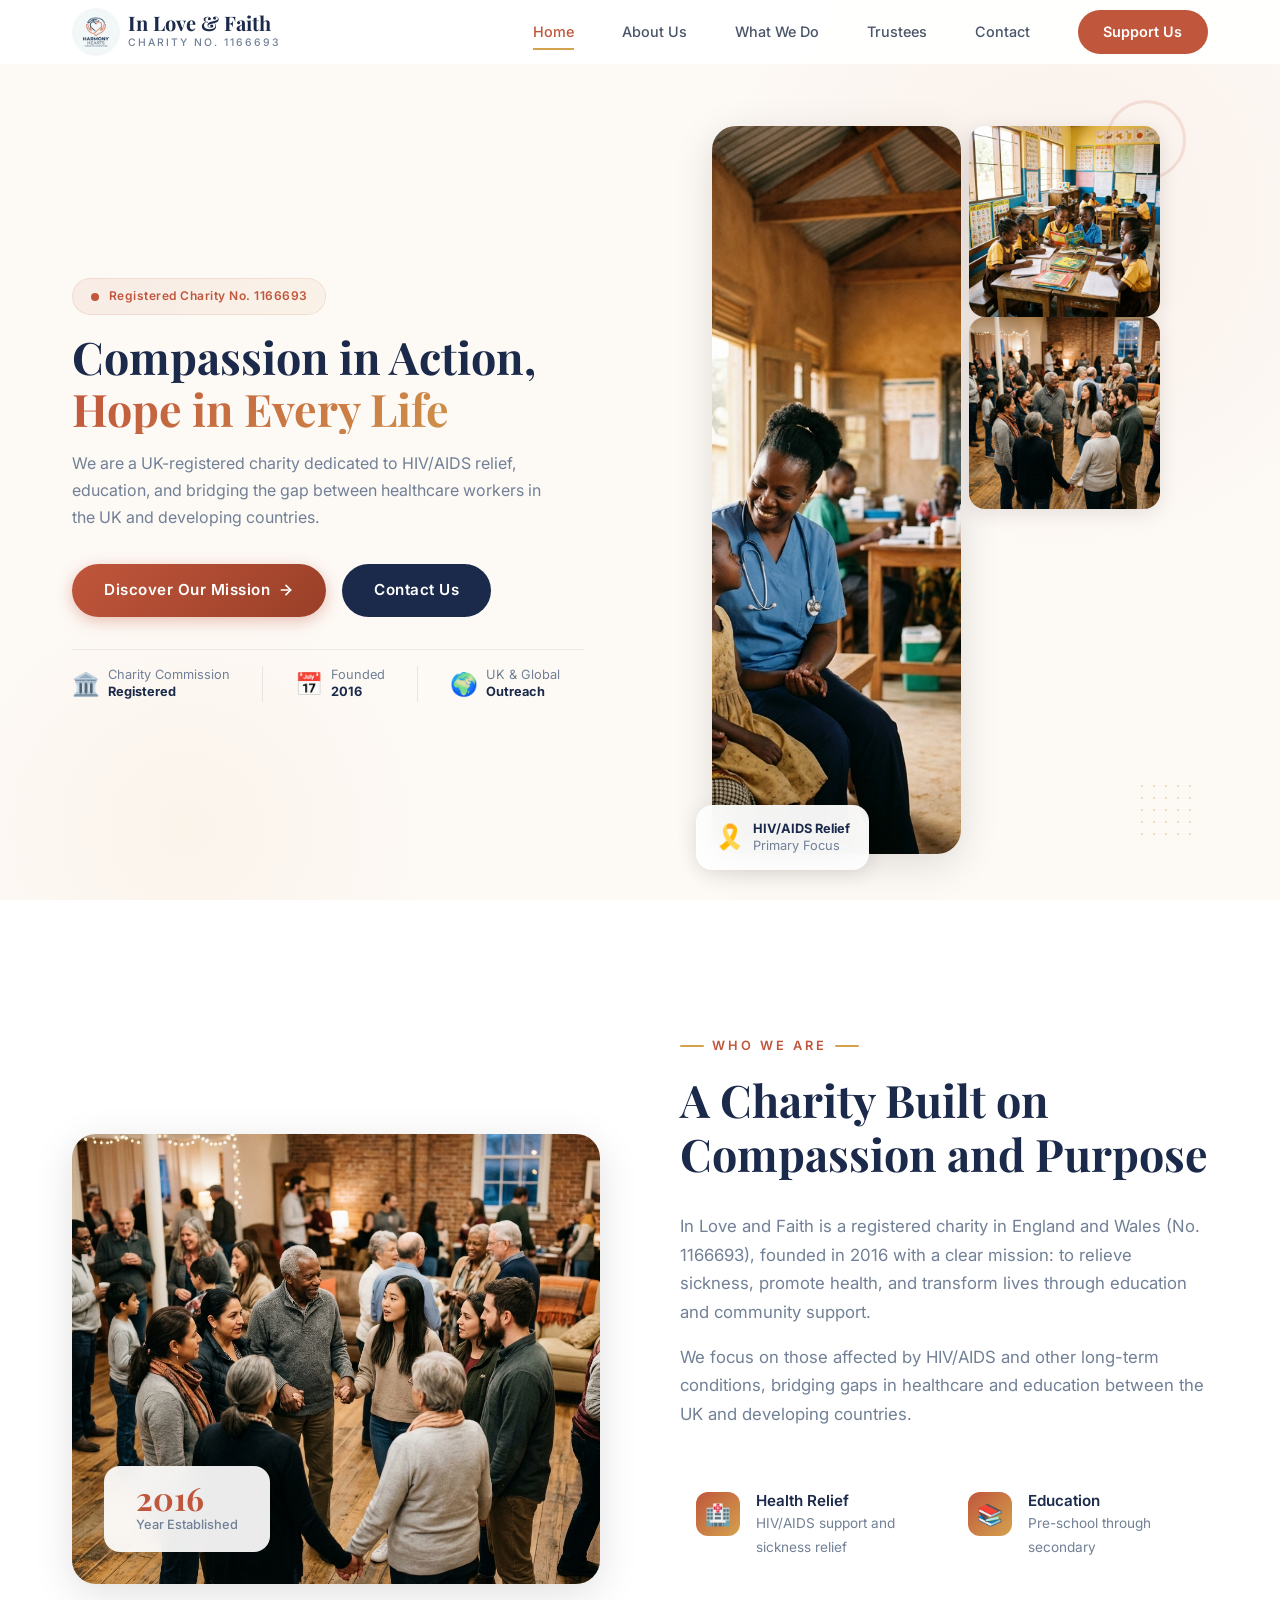
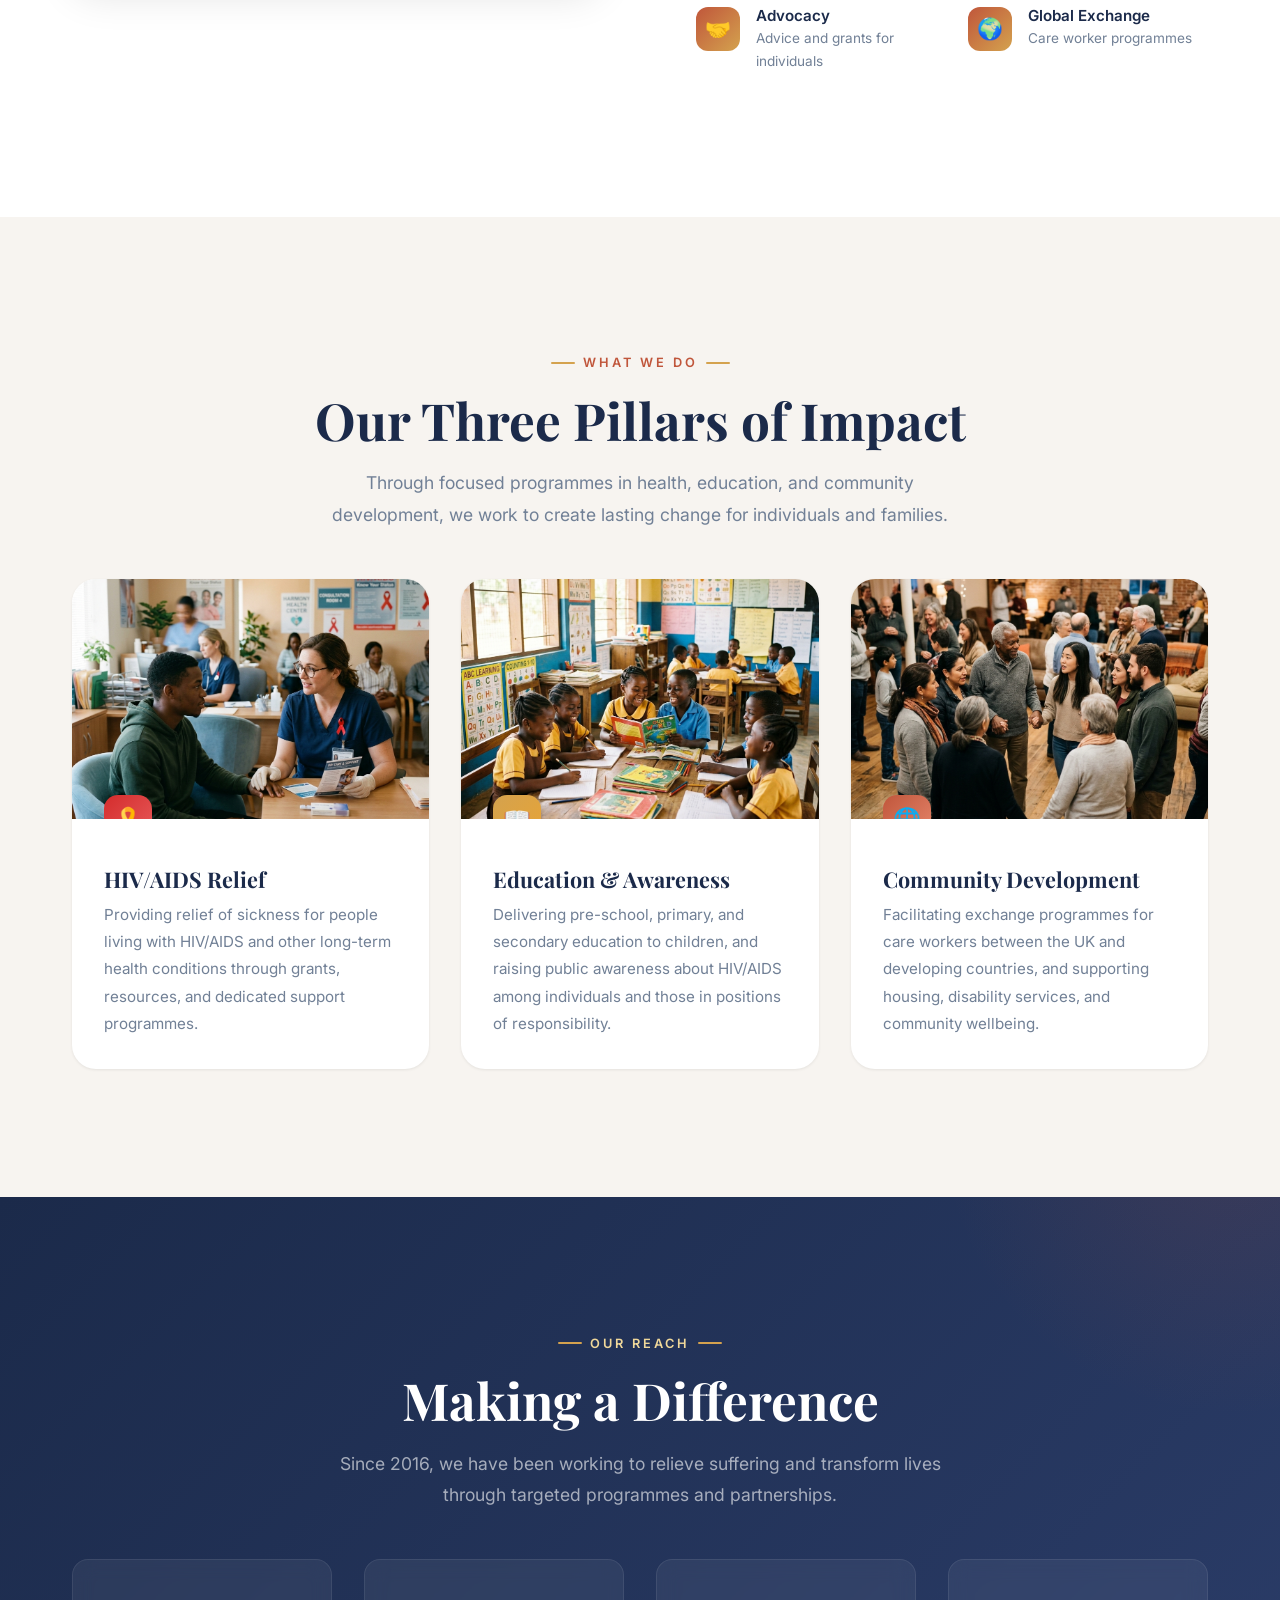
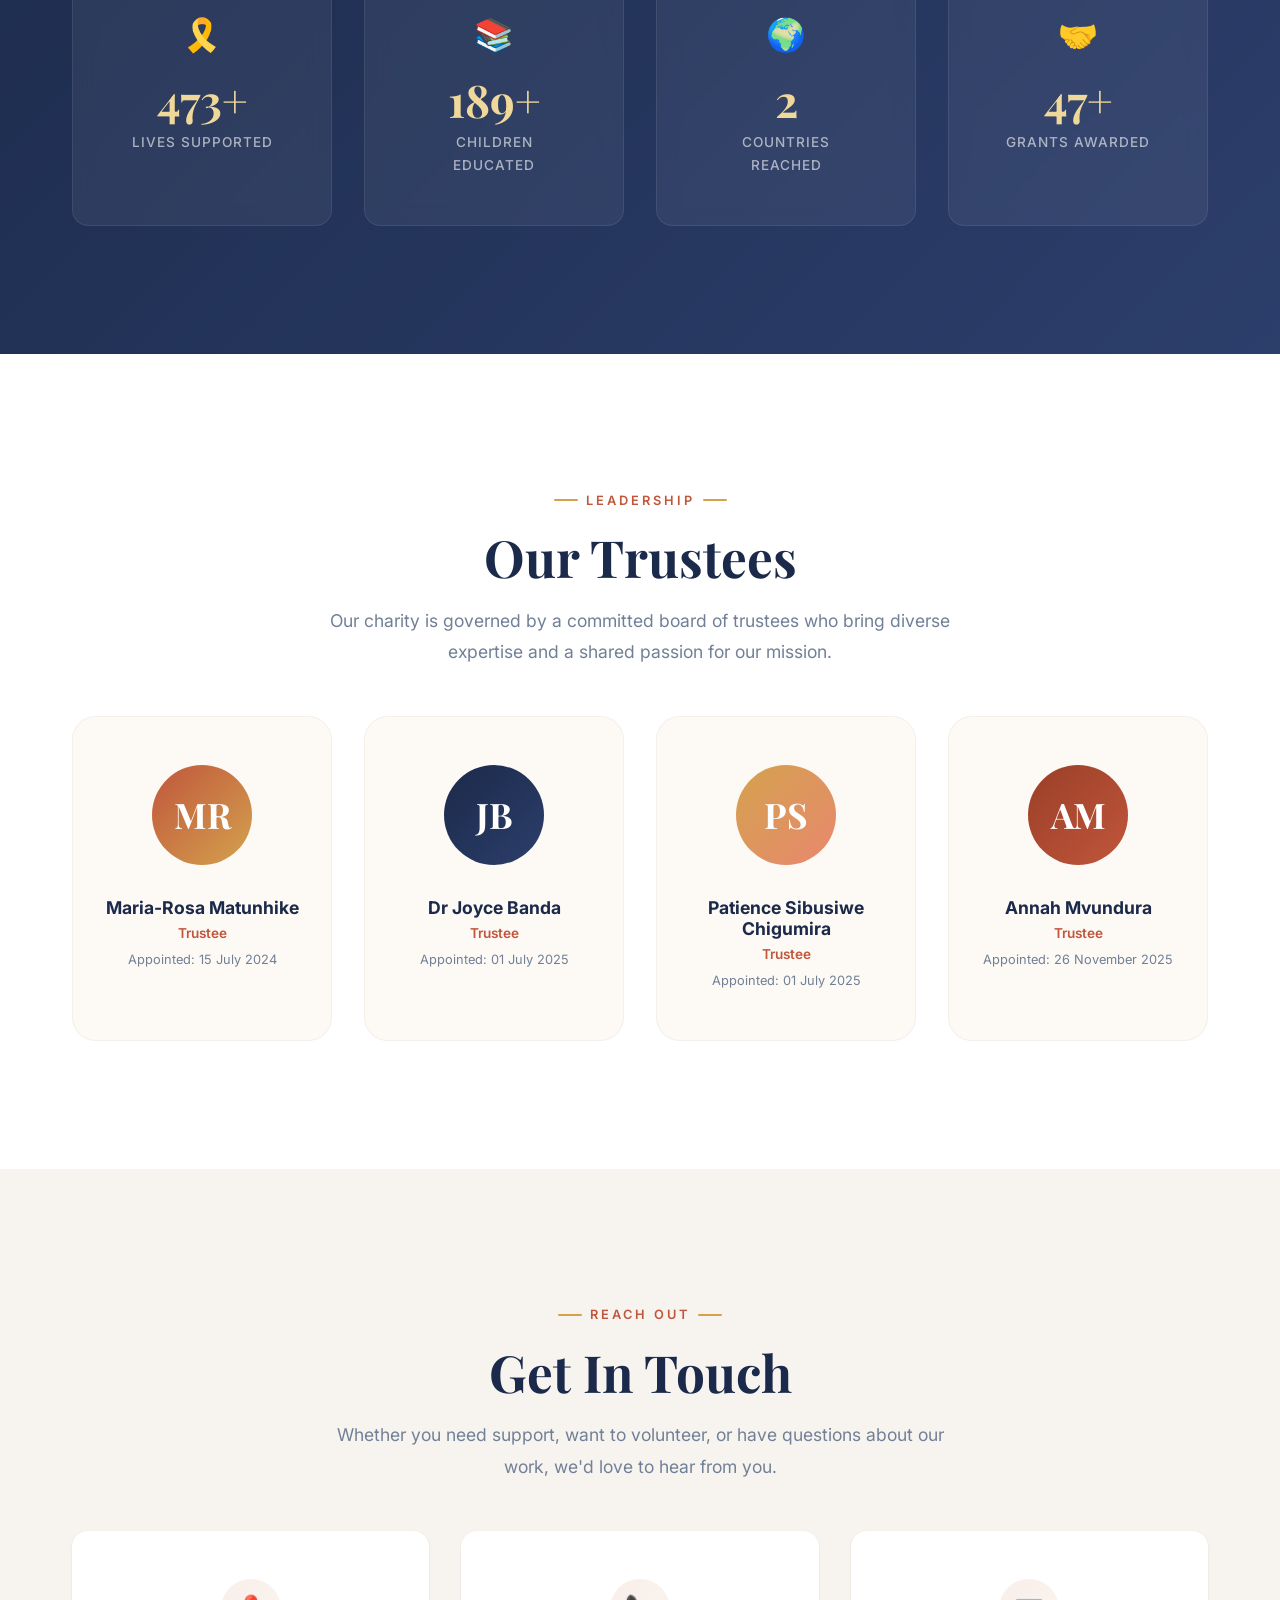
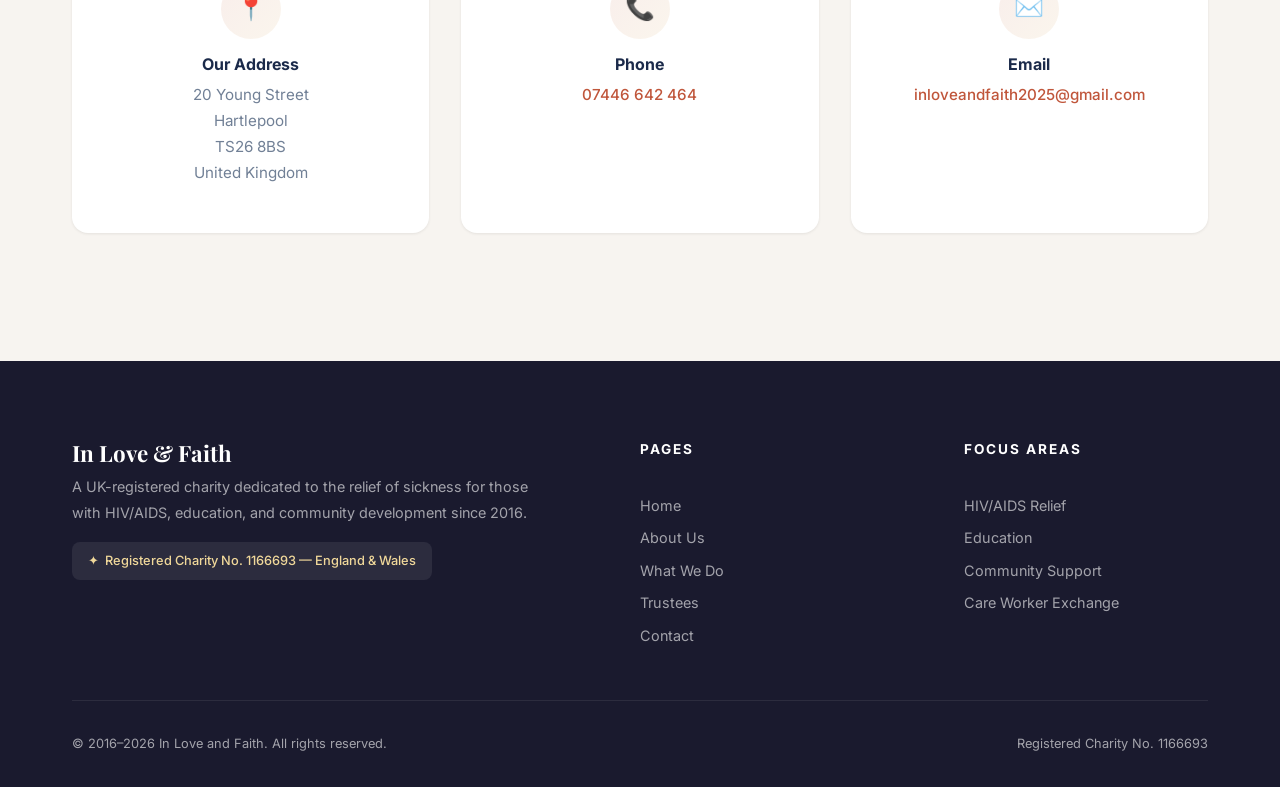
==== index.html @ b2161f46 "first commit" ====
<!DOCTYPE html>
<html lang="en">
<head>
  <meta charset="UTF-8">
  <meta name="viewport" content="width=device-width, initial-scale=1.0">
  <title>In Love and Faith — HIV/AIDS Relief, Education &amp; Community Support</title>
  <meta name="description" content="In Love and Faith (Charity 1166693) is a UK-registered charity focused on HIV/AIDS relief, education, and community development across England, Wales and developing countries.">
  <link rel="icon" href="images/logo.png" type="image/png">
  <link rel="stylesheet" href="css/style.css">
  <link rel="stylesheet" href="css/hero-alt.css">
</head>
<body>

  <!-- ========== HEADER ========== -->
  <header class="header header--alt" id="header">
    <div class="container">
      <a href="index.html" class="logo">
        <img src="images/logo.png" alt="In Love and Faith Logo">
        <span class="logo-text">
          <span class="logo-name">In Love &amp; Faith</span>
          <span class="logo-tagline">Charity No. 1166693</span>
        </span>
      </a>

      <nav class="nav-links" id="nav-links">
        <a href="index.html" class="active">Home</a>
        <a href="about.html">About Us</a>
        <a href="#what-we-do">What We Do</a>
        <a href="#trustees">Trustees</a>
        <a href="contact.html">Contact</a>
        <a href="#contact" class="nav-cta">Support Us</a>
      </nav>

      <div class="hamburger" id="hamburger" aria-label="Toggle navigation">
        <span></span>
        <span></span>
        <span></span>
      </div>
    </div>
  </header>

  <!-- ========== HERO — SPLIT SCREEN LAYOUT ========== -->
  <section class="hero-split" id="home">
    <div class="hero-split__bg-pattern"></div>

    <div class="container">
      <div class="hero-split__grid">

        <!-- Left: Text Content -->
        <div class="hero-split__text">
          <div class="hero-split__charity-tag">
            <span class="tag-dot"></span>
            Registered Charity No. 1166693
          </div>

          <h1 class="hero-split__title">
            Compassion in Action,
            <span class="hero-split__highlight">Hope in Every Life</span>
          </h1>

          <p class="hero-split__desc">
            We are a UK-registered charity dedicated to HIV/AIDS relief, education, 
            and bridging the gap between healthcare workers in the UK and developing countries.
          </p>

          <div class="hero-split__actions">
            <a href="about.html" class="btn btn-primary">
              Discover Our Mission
              <svg width="16" height="16" viewBox="0 0 24 24" fill="none" stroke="currentColor" stroke-width="2.5" stroke-linecap="round" stroke-linejoin="round"><path d="M5 12h14"/><path d="m12 5 7 7-7 7"/></svg>
            </a>
            <a href="contact.html" class="btn btn-secondary">Contact Us</a>
          </div>

          <!-- Inline trust badges -->
          <div class="hero-split__trust">
            <div class="trust-item">
              <span class="trust-icon">🏛️</span>
              <span>Charity Commission<br><strong>Registered</strong></span>
            </div>
            <div class="trust-divider"></div>
            <div class="trust-item">
              <span class="trust-icon">📅</span>
              <span>Founded<br><strong>2016</strong></span>
            </div>
            <div class="trust-divider"></div>
            <div class="trust-item">
              <span class="trust-icon">🌍</span>
              <span>UK &amp; Global<br><strong>Outreach</strong></span>
            </div>
          </div>
        </div>

        <!-- Right: Image Collage -->
        <div class="hero-split__visuals">
          <div class="hero-collage">
            <!-- Main large image -->
            <div class="collage-main">
              <img src="images/hero-banner.png" alt="Healthcare workers providing care and support">
            </div>
            <!-- Smaller stacked images -->
            <div class="collage-stack">
              <div class="collage-sm collage-sm--top">
                <img src="images/education.png" alt="Children in a classroom learning">
              </div>
              <div class="collage-sm collage-sm--bottom">
                <img src="images/community.png" alt="Community development activities">
              </div>
            </div>
            <!-- Floating accent card -->
            <div class="collage-float-card">
              <div class="float-card__icon">🎗️</div>
              <div class="float-card__text">
                <strong>HIV/AIDS Relief</strong>
                <span>Primary Focus</span>
              </div>
            </div>
            <!-- Decorative elements -->
            <div class="collage-ring"></div>
            <div class="collage-dots"></div>
          </div>
        </div>

      </div>
    </div>
  </section>

  <!-- ========== ABOUT SECTION ========== -->
  <section class="about section-padding" id="about">
    <div class="container">
      <div class="about-grid">
        <div class="about-image fade-in-left">
          <img src="images/community.png" alt="Community gathering and support activities">
          <div class="about-image-badge">
            <div class="number">2016</div>
            <div class="label">Year Established</div>
          </div>
        </div>

        <div class="about-text fade-in-right">
          <span class="section-label">Who We Are</span>
          <h2>A Charity Built on Compassion and Purpose</h2>
          <p>In Love and Faith is a registered charity in England and Wales (No. 1166693), founded in 2016 with a clear mission: to relieve sickness, promote health, and transform lives through education and community support.</p>
          <p>We focus on those affected by HIV/AIDS and other long-term conditions, bridging gaps in healthcare and education between the UK and developing countries.</p>

          <div class="about-features">
            <div class="about-feature">
              <div class="about-feature-icon">🏥</div>
              <div>
                <h4>Health Relief</h4>
                <p>HIV/AIDS support and sickness relief</p>
              </div>
            </div>
            <div class="about-feature">
              <div class="about-feature-icon">📚</div>
              <div>
                <h4>Education</h4>
                <p>Pre-school through secondary</p>
              </div>
            </div>
            <div class="about-feature">
              <div class="about-feature-icon">🤝</div>
              <div>
                <h4>Advocacy</h4>
                <p>Advice and grants for individuals</p>
              </div>
            </div>
            <div class="about-feature">
              <div class="about-feature-icon">🌍</div>
              <div>
                <h4>Global Exchange</h4>
                <p>Care worker programmes</p>
              </div>
            </div>
          </div>
        </div>
      </div>
    </div>
  </section>

  <!-- ========== WHAT WE DO ========== -->
  <section class="pillars section-padding" id="what-we-do">
    <div class="container">
      <div class="text-center">
        <span class="section-label">What We Do</span>
        <h2 class="section-title">Our Three Pillars of Impact</h2>
        <p class="section-subtitle">Through focused programmes in health, education, and community development, we work to create lasting change for individuals and families.</p>
      </div>

      <div class="pillars-grid stagger-children">
        <div class="pillar-card fade-in">
          <div class="pillar-card-image">
            <img src="images/health-relief.png" alt="HIV/AIDS health screening and support">
            <div class="pillar-icon health">🎗️</div>
          </div>
          <div class="pillar-card-body">
            <h3>HIV/AIDS Relief</h3>
            <p>Providing relief of sickness for people living with HIV/AIDS and other long-term health conditions through grants, resources, and dedicated support programmes.</p>
          </div>
        </div>

        <div class="pillar-card fade-in">
          <div class="pillar-card-image">
            <img src="images/education.png" alt="Children learning in a classroom">
            <div class="pillar-icon education">📖</div>
          </div>
          <div class="pillar-card-body">
            <h3>Education &amp; Awareness</h3>
            <p>Delivering pre-school, primary, and secondary education to children, and raising public awareness about HIV/AIDS among individuals and those in positions of responsibility.</p>
          </div>
        </div>

        <div class="pillar-card fade-in">
          <div class="pillar-card-image">
            <img src="images/community.png" alt="Community development and support">
            <div class="pillar-icon community">🌐</div>
          </div>
          <div class="pillar-card-body">
            <h3>Community Development</h3>
            <p>Facilitating exchange programmes for care workers between the UK and developing countries, and supporting housing, disability services, and community wellbeing.</p>
          </div>
        </div>
      </div>
    </div>
  </section>

  <!-- ========== IMPACT NUMBERS ========== -->
  <section class="impact section-padding" id="impact">
    <div class="container">
      <div class="text-center">
        <span class="section-label">Our Reach</span>
        <h2 class="section-title">Making a Difference</h2>
        <p class="section-subtitle">Since 2016, we have been working to relieve suffering and transform lives through targeted programmes and partnerships.</p>
      </div>

      <div class="impact-grid stagger-children">
        <div class="impact-item fade-in">
          <div class="icon">🎗️</div>
          <div class="number" data-count="500" data-suffix="+">0</div>
          <div class="label">Lives Supported</div>
        </div>
        <div class="impact-item fade-in">
          <div class="icon">📚</div>
          <div class="number" data-count="200" data-suffix="+">0</div>
          <div class="label">Children Educated</div>
        </div>
        <div class="impact-item fade-in">
          <div class="icon">🌍</div>
          <div class="number" data-count="3">0</div>
          <div class="label">Countries Reached</div>
        </div>
        <div class="impact-item fade-in">
          <div class="icon">🤝</div>
          <div class="number" data-count="50" data-suffix="+">0</div>
          <div class="label">Grants Awarded</div>
        </div>
      </div>
    </div>
  </section>

  <!-- ========== TRUSTEES ========== -->
  <section class="trustees section-padding" id="trustees">
    <div class="container">
      <div class="text-center">
        <span class="section-label">Leadership</span>
        <h2 class="section-title">Our Trustees</h2>
        <p class="section-subtitle">Our charity is governed by a committed board of trustees who bring diverse expertise and a shared passion for our mission.</p>
      </div>

      <div class="trustees-grid stagger-children">
        <div class="trustee-card fade-in">
          <div class="trustee-avatar t1">MR</div>
          <h3>Maria-Rosa Matunhike</h3>
          <div class="trustee-role">Trustee</div>
          <div class="trustee-date">Appointed: 15 July 2024</div>
        </div>

        <div class="trustee-card fade-in">
          <div class="trustee-avatar t2">JB</div>
          <h3>Dr Joyce Banda</h3>
          <div class="trustee-role">Trustee</div>
          <div class="trustee-date">Appointed: 01 July 2025</div>
        </div>

        <div class="trustee-card fade-in">
          <div class="trustee-avatar t3">PS</div>
          <h3>Patience Sibusiwe Chigumira</h3>
          <div class="trustee-role">Trustee</div>
          <div class="trustee-date">Appointed: 01 July 2025</div>
        </div>

        <div class="trustee-card fade-in">
          <div class="trustee-avatar t4">AM</div>
          <h3>Annah Mvundura</h3>
          <div class="trustee-role">Trustee</div>
          <div class="trustee-date">Appointed: 26 November 2025</div>
        </div>
      </div>
    </div>
  </section>

  <!-- ========== CONTACT STRIP ========== -->
  <section class="contact section-padding" id="contact">
    <div class="container">
      <div class="text-center">
        <span class="section-label">Reach Out</span>
        <h2 class="section-title">Get In Touch</h2>
        <p class="section-subtitle">Whether you need support, want to volunteer, or have questions about our work, we'd love to hear from you.</p>
      </div>

      <div class="contact-grid stagger-children">
        <div class="contact-card fade-in">
          <div class="contact-icon">📍</div>
          <h3>Our Address</h3>
          <p>20 Young Street<br>Hartlepool<br>TS26 8BS<br>United Kingdom</p>
        </div>

        <div class="contact-card fade-in">
          <div class="contact-icon">📞</div>
          <h3>Phone</h3>
          <p><a href="tel:+447446642464">07446 642 464</a></p>
        </div>

        <div class="contact-card fade-in">
          <div class="contact-icon">✉️</div>
          <h3>Email</h3>
          <p><a href="mailto:inloveandfaith2025@gmail.com">inloveandfaith2025@gmail.com</a></p>
        </div>
      </div>
    </div>
  </section>

  <!-- ========== FOOTER ========== -->
  <footer class="footer" id="footer">
    <div class="container">
      <div class="footer-content">
        <div class="footer-brand">
          <div class="logo-name">In Love &amp; Faith</div>
          <p>A UK-registered charity dedicated to the relief of sickness for those with HIV/AIDS, education, and community development since 2016.</p>
          <div class="charity-badge">
            ✦ &nbsp;Registered Charity No. 1166693 — England &amp; Wales
          </div>
        </div>

        <div class="footer-nav">
          <h4>Pages</h4>
          <div class="footer-links">
            <a href="index2.html">Home</a>
            <a href="about.html">About Us</a>
            <a href="#what-we-do">What We Do</a>
            <a href="#trustees">Trustees</a>
            <a href="contact.html">Contact</a>
          </div>
        </div>

        <div class="footer-nav">
          <h4>Focus Areas</h4>
          <div class="footer-links">
            <a href="#what-we-do">HIV/AIDS Relief</a>
            <a href="#what-we-do">Education</a>
            <a href="#what-we-do">Community Support</a>
            <a href="#what-we-do">Care Worker Exchange</a>
          </div>
        </div>
      </div>

      <div class="footer-bottom">
        <p>&copy; 2016–2026 In Love and Faith. All rights reserved.</p>
        <p>Registered Charity No. 1166693</p>
      </div>
    </div>
  </footer>

  <script src="js/main.js"></script>
</body>
</html>
---- css/style.css ----
/* ===================================================
   IN LOVE AND FAITH — Main Stylesheet
   Charity No. 1166693
   =================================================== */

/* ---------- Google Font ---------- */
@import url('https://fonts.googleapis.com/css2?family=Inter:wght@300;400;500;600;700;800;900&family=Playfair+Display:ital,wght@0,400;0,700;1,400&display=swap');

/* ---------- CSS Custom Properties ---------- */
:root {
  /* Brand colours */
  --clr-terracotta:    #C0563B;
  --clr-terracotta-dk: #9A3F28;
  --clr-terracotta-lt: #E8886E;
  --clr-gold:          #D4A24E;
  --clr-gold-lt:       #F0D89A;
  --clr-navy:          #1B2A4A;
  --clr-navy-lt:       #2C3E6B;
  --clr-slate:         #4A5568;
  --clr-light:         #F7F4F0;
  --clr-white:         #FFFFFF;
  --clr-off-white:     #FDF9F5;
  --clr-dark:          #1A1A2E;
  --clr-text:          #2D3748;
  --clr-text-light:    #718096;
  --clr-red-ribbon:    #D42C2C;

  /* Typography */
  --ff-body:    'Inter', -apple-system, BlinkMacSystemFont, sans-serif;
  --ff-heading: 'Playfair Display', Georgia, serif;

  /* Spacing */
  --space-xs:  0.25rem;
  --space-sm:  0.5rem;
  --space-md:  1rem;
  --space-lg:  2rem;
  --space-xl:  3rem;
  --space-2xl: 5rem;
  --space-3xl: 8rem;

  /* Layout */
  --max-width: 1200px;
  --radius-sm: 8px;
  --radius-md: 16px;
  --radius-lg: 24px;
  --radius-xl: 32px;

  /* Shadows */
  --shadow-sm:  0 1px 3px rgba(0,0,0,.08);
  --shadow-md:  0 4px 20px rgba(0,0,0,.1);
  --shadow-lg:  0 10px 40px rgba(0,0,0,.12);
  --shadow-glow: 0 0 30px rgba(192,86,59,.15);

  /* Transitions */
  --ease-out: cubic-bezier(.22,1,.36,1);
  --transition: 0.35s var(--ease-out);
}

/* ---------- Reset & Base ---------- */
*,
*::before,
*::after {
  margin: 0;
  padding: 0;
  box-sizing: border-box;
}

html {
  scroll-behavior: smooth;
  scroll-padding-top: 80px;
  font-size: 16px;
  overflow-x: hidden;
}

body {
  font-family: var(--ff-body);
  color: var(--clr-text);
  background: var(--clr-off-white);
  line-height: 1.7;
  -webkit-font-smoothing: antialiased;
  overflow-x: hidden;
}

*,
*::before,
*::after {
  max-width: 100vw;
}

img {
  max-width: 100%;
  height: auto;
  display: block;
}

a {
  text-decoration: none;
  color: inherit;
  transition: color var(--transition);
}

ul { list-style: none; }

h1, h2, h3, h4, h5, h6 {
  font-family: var(--ff-heading);
  line-height: 1.2;
  color: var(--clr-navy);
}

/* ---------- Utility ---------- */
.container {
  width: 100%;
  max-width: var(--max-width);
  margin: 0 auto;
  padding: 0 var(--space-lg);
}

.section-padding {
  padding: var(--space-3xl) 0;
}

.text-center { text-align: center; }

.section-label {
  display: inline-flex;
  align-items: center;
  gap: var(--space-sm);
  font-family: var(--ff-body);
  font-size: 0.8rem;
  font-weight: 600;
  letter-spacing: 3px;
  text-transform: uppercase;
  color: var(--clr-terracotta);
  margin-bottom: var(--space-md);
}

.section-label::before,
.section-label::after {
  content: '';
  width: 24px;
  height: 2px;
  background: var(--clr-gold);
  border-radius: 2px;
}

.section-title {
  font-size: clamp(2rem, 4.5vw, 3.2rem);
  margin-bottom: var(--space-md);
  color: var(--clr-navy);
}

.section-subtitle {
  font-family: var(--ff-body);
  font-size: 1.1rem;
  font-weight: 400;
  color: var(--clr-text-light);
  max-width: 640px;
  margin: 0 auto var(--space-xl);
  line-height: 1.8;
}

/* ---------- Buttons ---------- */
.btn {
  display: inline-flex;
  align-items: center;
  gap: var(--space-sm);
  padding: 0.85rem 2rem;
  border-radius: 50px;
  font-family: var(--ff-body);
  font-weight: 600;
  font-size: 0.95rem;
  letter-spacing: 0.5px;
  cursor: pointer;
  border: none;
  transition: all var(--transition);
  position: relative;
  overflow: hidden;
}

.btn-primary {
  background: linear-gradient(135deg, var(--clr-terracotta), var(--clr-terracotta-dk));
  color: var(--clr-white);
  box-shadow: 0 4px 15px rgba(192,86,59,.35);
}

.btn-primary:hover {
  transform: translateY(-2px);
  box-shadow: 0 8px 25px rgba(192,86,59,.45);
}

.btn-outline {
  background: transparent;
  color: var(--clr-white);
  border: 2px solid rgba(255,255,255,.5);
}

.btn-outline:hover {
  background: rgba(255,255,255,.15);
  border-color: var(--clr-white);
}

.btn-secondary {
  background: var(--clr-navy);
  color: var(--clr-white);
}

.btn-secondary:hover {
  background: var(--clr-navy-lt);
  transform: translateY(-2px);
}

/* =============================================
   HEADER / NAVIGATION
   ============================================= */
.header {
  position: fixed;
  top: 0;
  left: 0;
  width: 100%;
  z-index: 1000;
  transition: all var(--transition);
  padding: var(--space-md) 0;
}

.header.scrolled {
  background: rgba(255,255,255,.92);
  backdrop-filter: blur(20px);
  -webkit-backdrop-filter: blur(20px);
  box-shadow: var(--shadow-sm);
  padding: var(--space-sm) 0;
}

.header .container {
  display: flex;
  justify-content: space-between;
  align-items: center;
}

.logo {
  display: flex;
  align-items: center;
  gap: var(--space-sm);
  z-index: 1001;
}

.logo img {
  height: 48px;
  width: 48px;
  object-fit: contain;
  border-radius: 50%;
}

.logo-text {
  display: flex;
  flex-direction: column;
}

.logo-name {
  font-family: var(--ff-heading);
  font-size: 1.25rem;
  font-weight: 700;
  color: var(--clr-white);
  line-height: 1.1;
  transition: color var(--transition);
}

.logo-tagline {
  font-size: 0.65rem;
  font-weight: 500;
  letter-spacing: 2px;
  text-transform: uppercase;
  color: rgba(255,255,255,.7);
  transition: color var(--transition);
}

.header.scrolled .logo-name {
  color: var(--clr-navy);
}

.header.scrolled .logo-tagline {
  color: var(--clr-text-light);
}

.nav-links {
  display: flex;
  align-items: center;
  gap: var(--space-xl);
}

.nav-links a {
  font-size: 0.9rem;
  font-weight: 500;
  color: rgba(255,255,255,.85);
  position: relative;
  padding: var(--space-xs) 0;
  transition: color var(--transition);
}

.nav-links a::after {
  content: '';
  position: absolute;
  bottom: -2px;
  left: 0;
  width: 0;
  height: 2px;
  background: var(--clr-gold);
  transition: width var(--transition);
}

.nav-links a:hover,
.nav-links a.active {
  color: var(--clr-white);
}

.nav-links a:hover::after,
.nav-links a.active::after {
  width: 100%;
}

.header.scrolled .nav-links a {
  color: var(--clr-slate);
}

.header.scrolled .nav-links a:hover,
.header.scrolled .nav-links a.active {
  color: var(--clr-terracotta);
}

.nav-cta {
  padding: 0.6rem 1.6rem !important;
  background: var(--clr-terracotta) !important;
  color: var(--clr-white) !important;
  border-radius: 50px;
  font-weight: 600 !important;
}

.nav-cta::after { display: none !important; }

.nav-cta:hover {
  background: var(--clr-terracotta-dk) !important;
  transform: translateY(-1px);
}

/* Mobile hamburger */
.hamburger {
  display: none;
  flex-direction: column;
  gap: 5px;
  cursor: pointer;
  z-index: 1001;
  padding: 8px;
}

.hamburger span {
  display: block;
  width: 26px;
  height: 2.5px;
  background: var(--clr-white);
  border-radius: 3px;
  transition: all var(--transition);
}

.header.scrolled .hamburger span {
  background: var(--clr-navy);
}

.hamburger.active span:nth-child(1) {
  transform: translateY(7.5px) rotate(45deg);
}
.hamburger.active span:nth-child(2) {
  opacity: 0;
}
.hamburger.active span:nth-child(3) {
  transform: translateY(-7.5px) rotate(-45deg);
}

/* =============================================
   HERO SECTION
   ============================================= */
.hero {
  position: relative;
  min-height: 100vh;
  display: flex;
  align-items: center;
  overflow: hidden;
  background: var(--clr-navy);
}

.hero-bg {
  position: absolute;
  inset: 0;
  z-index: 0;
}

.hero-bg img {
  width: 100%;
  height: 100%;
  object-fit: cover;
  filter: brightness(0.4);
}

.hero-overlay {
  position: absolute;
  inset: 0;
  background: linear-gradient(
    135deg,
    rgba(27,42,74,.85) 0%,
    rgba(192,86,59,.4) 100%
  );
  z-index: 1;
}

.hero-content {
  position: relative;
  z-index: 2;
  max-width: 700px;
  padding: var(--space-3xl) 0;
}

.hero-badge {
  display: inline-flex;
  align-items: center;
  gap: var(--space-sm);
  background: rgba(255,255,255,.12);
  backdrop-filter: blur(10px);
  border: 1px solid rgba(255,255,255,.15);
  padding: 0.5rem 1.2rem;
  border-radius: 50px;
  font-size: 0.8rem;
  font-weight: 500;
  color: var(--clr-gold-lt);
  margin-bottom: var(--space-lg);
  letter-spacing: 1px;
}

.hero-badge .dot {
  width: 8px;
  height: 8px;
  background: var(--clr-gold);
  border-radius: 50%;
  animation: pulse-dot 2s infinite;
}

@keyframes pulse-dot {
  0%, 100% { opacity: 1; transform: scale(1); }
  50% { opacity: .5; transform: scale(1.3); }
}

.hero h1 {
  font-size: clamp(2.5rem, 6vw, 4.2rem);
  color: var(--clr-white);
  margin-bottom: var(--space-lg);
  line-height: 1.15;
}

.hero h1 .highlight {
  color: var(--clr-gold-lt);
  position: relative;
}

.hero p {
  font-size: 1.15rem;
  color: rgba(255,255,255,.8);
  line-height: 1.9;
  margin-bottom: var(--space-xl);
  max-width: 560px;
}

.hero-buttons {
  display: flex;
  gap: var(--space-md);
  flex-wrap: wrap;
}

.hero-stats {
  position: relative;
  z-index: 2;
  display: flex;
  gap: var(--space-xl);
  margin-top: var(--space-2xl);
  padding-top: var(--space-xl);
  border-top: 1px solid rgba(255,255,255,.15);
}

.stat-item {
  text-align: center;
}

.stat-number {
  font-family: var(--ff-heading);
  font-size: 2.5rem;
  font-weight: 700;
  color: var(--clr-gold-lt);
  line-height: 1;
  margin-bottom: var(--space-xs);
}

.stat-label {
  font-size: 0.8rem;
  font-weight: 500;
  color: rgba(255,255,255,.6);
  text-transform: uppercase;
  letter-spacing: 1.5px;
}

/* Scroll indicator */
.scroll-indicator {
  position: absolute;
  bottom: 2rem;
  left: 50%;
  transform: translateX(-50%);
  z-index: 2;
  display: flex;
  flex-direction: column;
  align-items: center;
  gap: var(--space-sm);
  color: rgba(255,255,255,.5);
  font-size: 0.7rem;
  letter-spacing: 2px;
  text-transform: uppercase;
  animation: float 3s ease-in-out infinite;
}

.scroll-indicator .mouse {
  width: 24px;
  height: 38px;
  border: 2px solid rgba(255,255,255,.3);
  border-radius: 12px;
  position: relative;
}

.scroll-indicator .mouse::before {
  content: '';
  position: absolute;
  top: 6px;
  left: 50%;
  transform: translateX(-50%);
  width: 3px;
  height: 8px;
  background: rgba(255,255,255,.5);
  border-radius: 3px;
  animation: scroll-wheel 2s ease infinite;
}

@keyframes scroll-wheel {
  0% { transform: translateX(-50%) translateY(0); opacity: 1; }
  100% { transform: translateX(-50%) translateY(12px); opacity: 0; }
}

@keyframes float {
  0%, 100% { transform: translateX(-50%) translateY(0); }
  50% { transform: translateX(-50%) translateY(-8px); }
}

/* =============================================
   ABOUT SECTION
   ============================================= */
.about {
  background: var(--clr-white);
}

.about-grid {
  display: grid;
  grid-template-columns: 1fr 1fr;
  gap: var(--space-2xl);
  align-items: center;
}

.about-image {
  position: relative;
  border-radius: var(--radius-lg);
  overflow: hidden;
  box-shadow: var(--shadow-lg);
}

.about-image img {
  width: 100%;
  height: 450px;
  object-fit: cover;
  transition: transform 0.6s var(--ease-out);
}

.about-image:hover img {
  transform: scale(1.03);
}

.about-image-badge {
  position: absolute;
  bottom: var(--space-lg);
  left: var(--space-lg);
  background: rgba(255,255,255,.92);
  backdrop-filter: blur(10px);
  padding: var(--space-md) var(--space-lg);
  border-radius: var(--radius-md);
  box-shadow: var(--shadow-md);
}

.about-image-badge .number {
  font-family: var(--ff-heading);
  font-size: 2rem;
  font-weight: 700;
  color: var(--clr-terracotta);
  line-height: 1;
}

.about-image-badge .label {
  font-size: 0.8rem;
  color: var(--clr-text-light);
  font-weight: 500;
}

.about-text h2 {
  font-size: clamp(1.8rem, 3.5vw, 2.8rem);
  margin-bottom: var(--space-lg);
}

.about-text p {
  color: var(--clr-text-light);
  margin-bottom: var(--space-md);
  font-size: 1.05rem;
}

.about-features {
  display: grid;
  grid-template-columns: 1fr 1fr;
  gap: var(--space-md);
  margin-top: var(--space-xl);
}

.about-feature {
  display: flex;
  align-items: flex-start;
  gap: var(--space-md);
  padding: var(--space-md);
  border-radius: var(--radius-sm);
  transition: background var(--transition);
}

.about-feature:hover {
  background: var(--clr-light);
}

.about-feature-icon {
  width: 44px;
  height: 44px;
  border-radius: 12px;
  display: flex;
  align-items: center;
  justify-content: center;
  font-size: 1.3rem;
  flex-shrink: 0;
  background: linear-gradient(135deg, var(--clr-terracotta), var(--clr-gold));
  color: var(--clr-white);
}

.about-feature h4 {
  font-family: var(--ff-body);
  font-size: 0.95rem;
  font-weight: 600;
  color: var(--clr-navy);
  margin-bottom: 2px;
}

.about-feature p {
  font-size: 0.85rem;
  margin-bottom: 0;
}

/* =============================================
   WHAT WE DO — PILLARS
   ============================================= */
.pillars {
  background: var(--clr-light);
  position: relative;
}

.pillars-grid {
  display: grid;
  grid-template-columns: repeat(3, 1fr);
  gap: var(--space-lg);
}

.pillar-card {
  background: var(--clr-white);
  border-radius: var(--radius-lg);
  overflow: hidden;
  box-shadow: var(--shadow-sm);
  transition: all var(--transition);
  position: relative;
}

.pillar-card:hover {
  transform: translateY(-8px);
  box-shadow: var(--shadow-lg);
}

.pillar-card-image {
  height: 240px;
  overflow: hidden;
  position: relative;
}

.pillar-card-image img {
  width: 100%;
  height: 100%;
  object-fit: cover;
  transition: transform 0.6s var(--ease-out);
}

.pillar-card:hover .pillar-card-image img {
  transform: scale(1.08);
}

.pillar-card-image .pillar-icon {
  position: absolute;
  bottom: -24px;
  left: var(--space-lg);
  width: 48px;
  height: 48px;
  border-radius: 14px;
  display: flex;
  align-items: center;
  justify-content: center;
  font-size: 1.4rem;
  box-shadow: var(--shadow-md);
  z-index: 2;
  color: var(--clr-white);
}

.pillar-icon.health { background: linear-gradient(135deg, var(--clr-red-ribbon), #e85d5d); }
.pillar-icon.education { background: linear-gradient(135deg, var(--clr-gold), #E8A435); }
.pillar-icon.community { background: linear-gradient(135deg, var(--clr-terracotta), var(--clr-terracotta-lt)); }

.pillar-card-body {
  padding: var(--space-xl) var(--space-lg) var(--space-lg);
}

.pillar-card-body h3 {
  font-size: 1.35rem;
  margin-bottom: var(--space-sm);
}

.pillar-card-body p {
  color: var(--clr-text-light);
  font-size: 0.95rem;
  line-height: 1.8;
}

/* =============================================
   IMPACT / NUMBERS
   ============================================= */
.impact {
  background: linear-gradient(135deg, var(--clr-navy) 0%, var(--clr-navy-lt) 100%);
  position: relative;
  overflow: hidden;
}

.impact::before {
  content: '';
  position: absolute;
  top: -50%;
  right: -20%;
  width: 600px;
  height: 600px;
  border-radius: 50%;
  background: radial-gradient(circle, rgba(192,86,59,.15), transparent 70%);
}

.impact .section-label { color: var(--clr-gold-lt); }
.impact .section-title { color: var(--clr-white); }
.impact .section-subtitle { color: rgba(255,255,255,.6); }

.impact-grid {
  display: grid;
  grid-template-columns: repeat(4, 1fr);
  gap: var(--space-lg);
  position: relative;
  z-index: 1;
}

.impact-item {
  text-align: center;
  padding: var(--space-xl);
  border-radius: var(--radius-md);
  background: rgba(255,255,255,.06);
  border: 1px solid rgba(255,255,255,.08);
  backdrop-filter: blur(10px);
  transition: all var(--transition);
}

.impact-item:hover {
  background: rgba(255,255,255,.1);
  transform: translateY(-4px);
}

.impact-item .icon {
  font-size: 2rem;
  margin-bottom: var(--space-md);
}

.impact-item .number {
  font-family: var(--ff-heading);
  font-size: 2.8rem;
  font-weight: 700;
  color: var(--clr-gold-lt);
  line-height: 1;
  margin-bottom: var(--space-sm);
}

.impact-item .label {
  font-size: 0.85rem;
  color: rgba(255,255,255,.6);
  font-weight: 500;
  text-transform: uppercase;
  letter-spacing: 1px;
}

/* =============================================
   TRUSTEES SECTION
   ============================================= */
.trustees {
  background: var(--clr-white);
}

.trustees-grid {
  display: grid;
  grid-template-columns: repeat(4, 1fr);
  gap: var(--space-lg);
}

.trustee-card {
  text-align: center;
  padding: var(--space-xl) var(--space-lg);
  border-radius: var(--radius-lg);
  background: var(--clr-off-white);
  border: 1px solid rgba(0,0,0,.04);
  transition: all var(--transition);
}

.trustee-card:hover {
  transform: translateY(-6px);
  box-shadow: var(--shadow-lg);
  background: var(--clr-white);
}

.trustee-avatar {
  width: 100px;
  height: 100px;
  border-radius: 50%;
  margin: 0 auto var(--space-lg);
  display: flex;
  align-items: center;
  justify-content: center;
  font-size: 2.2rem;
  font-family: var(--ff-heading);
  font-weight: 700;
  color: var(--clr-white);
  position: relative;
}

.trustee-avatar::after {
  content: '';
  position: absolute;
  inset: -4px;
  border-radius: 50%;
  border: 2px dashed var(--clr-gold);
  opacity: 0;
  transition: opacity var(--transition);
}

.trustee-card:hover .trustee-avatar::after {
  opacity: 1;
}

.trustee-avatar.t1 { background: linear-gradient(135deg, var(--clr-terracotta), var(--clr-gold)); }
.trustee-avatar.t2 { background: linear-gradient(135deg, var(--clr-navy), var(--clr-navy-lt)); }
.trustee-avatar.t3 { background: linear-gradient(135deg, var(--clr-gold), var(--clr-terracotta-lt)); }
.trustee-avatar.t4 { background: linear-gradient(135deg, var(--clr-terracotta-dk), var(--clr-terracotta)); }

.trustee-card h3 {
  font-family: var(--ff-body);
  font-size: 1.1rem;
  font-weight: 700;
  color: var(--clr-navy);
  margin-bottom: var(--space-xs);
}

.trustee-role {
  font-size: 0.85rem;
  color: var(--clr-terracotta);
  font-weight: 600;
  margin-bottom: var(--space-xs);
}

.trustee-date {
  font-size: 0.8rem;
  color: var(--clr-text-light);
}

/* =============================================
   CONTACT STRIP
   ============================================= */
.contact {
  background: var(--clr-light);
}

.contact-grid {
  display: grid;
  grid-template-columns: repeat(3, 1fr);
  gap: var(--space-lg);
}

.contact-card {
  background: var(--clr-white);
  border-radius: var(--radius-md);
  padding: var(--space-xl);
  text-align: center;
  box-shadow: var(--shadow-sm);
  transition: all var(--transition);
}

.contact-card:hover {
  transform: translateY(-4px);
  box-shadow: var(--shadow-md);
}

.contact-icon {
  width: 60px;
  height: 60px;
  border-radius: 50%;
  margin: 0 auto var(--space-md);
  display: flex;
  align-items: center;
  justify-content: center;
  font-size: 1.5rem;
  background: linear-gradient(135deg, rgba(192,86,59,.1), rgba(212,162,78,.1));
  color: var(--clr-terracotta);
}

.contact-card h3 {
  font-family: var(--ff-body);
  font-size: 1rem;
  font-weight: 700;
  color: var(--clr-navy);
  margin-bottom: var(--space-sm);
}

.contact-card p {
  font-size: 0.95rem;
  color: var(--clr-text-light);
  line-height: 1.7;
}

.contact-card a {
  color: var(--clr-terracotta);
  font-weight: 500;
}

.contact-card a:hover {
  color: var(--clr-terracotta-dk);
}

/* =============================================
   FOOTER
   ============================================= */
.footer {
  background: var(--clr-dark);
  color: rgba(255,255,255,.6);
  padding: var(--space-2xl) 0 var(--space-lg);
}

.footer-content {
  display: grid;
  grid-template-columns: 2fr 1fr 1fr;
  gap: var(--space-2xl);
  padding-bottom: var(--space-xl);
  border-bottom: 1px solid rgba(255,255,255,.08);
}

.footer-brand .logo-name {
  color: var(--clr-white);
  font-size: 1.4rem;
  margin-bottom: var(--space-sm);
}

.footer-brand p {
  font-size: 0.9rem;
  line-height: 1.8;
  margin-bottom: var(--space-md);
}

.charity-badge {
  display: inline-flex;
  align-items: center;
  gap: var(--space-sm);
  background: rgba(255,255,255,.08);
  padding: 0.5rem 1rem;
  border-radius: var(--radius-sm);
  font-size: 0.8rem;
  color: var(--clr-gold-lt);
  font-weight: 500;
}

.footer h4 {
  font-family: var(--ff-body);
  font-size: 0.85rem;
  font-weight: 700;
  text-transform: uppercase;
  letter-spacing: 2px;
  color: var(--clr-white);
  margin-bottom: var(--space-lg);
}

.footer-links a {
  display: block;
  padding: var(--space-xs) 0;
  font-size: 0.9rem;
  transition: all var(--transition);
}

.footer-links a:hover {
  color: var(--clr-gold-lt);
  transform: translateX(4px);
}

.footer-bottom {
  display: flex;
  justify-content: space-between;
  align-items: center;
  padding-top: var(--space-lg);
  font-size: 0.8rem;
}

/* =============================================
   SCROLL ANIMATIONS
   ============================================= */
.fade-in {
  opacity: 0;
  transform: translateY(30px);
  transition: opacity 0.8s var(--ease-out), transform 0.8s var(--ease-out);
}

.fade-in.visible {
  opacity: 1;
  transform: translateY(0);
}

.fade-in-left {
  opacity: 0;
  transform: translateX(-40px);
  transition: opacity 0.8s var(--ease-out), transform 0.8s var(--ease-out);
}

.fade-in-left.visible {
  opacity: 1;
  transform: translateX(0);
}

.fade-in-right {
  opacity: 0;
  transform: translateX(40px);
  transition: opacity 0.8s var(--ease-out), transform 0.8s var(--ease-out);
}

.fade-in-right.visible {
  opacity: 1;
  transform: translateX(0);
}

/* Stagger children */
.stagger-children > *:nth-child(1) { transition-delay: 0.05s; }
.stagger-children > *:nth-child(2) { transition-delay: 0.1s; }
.stagger-children > *:nth-child(3) { transition-delay: 0.15s; }
.stagger-children > *:nth-child(4) { transition-delay: 0.2s; }

/* =============================================
   RESPONSIVE
   ============================================= */
@media (max-width: 1024px) {
  .about-grid { grid-template-columns: 1fr; gap: var(--space-xl); }
  .about-image img { height: 350px; }
  .pillars-grid { grid-template-columns: 1fr 1fr; }
  .impact-grid { grid-template-columns: repeat(2, 1fr); }
  .trustees-grid { grid-template-columns: repeat(2, 1fr); }
  .footer-content { grid-template-columns: 1fr 1fr; }
}

@media (max-width: 768px) {
  .nav-links {
    position: fixed;
    top: 0;
    left: -100%;
    width: 85%;
    max-width: 340px;
    height: 100vh;
    height: 100dvh;
    background: linear-gradient(180deg, var(--clr-dark) 0%, var(--clr-navy) 100%);
    flex-direction: column;
    justify-content: flex-start;
    align-items: flex-start;
    padding: 6rem var(--space-xl) var(--space-xl);
    gap: 0;
    transition: left var(--transition);
    box-shadow: 10px 0 50px rgba(0,0,0,.4);
    z-index: 1000;
    overflow-y: auto;
  }

  .nav-links.open {
    left: 0;
  }

  /* Backdrop overlay */
  .nav-links::before {
    content: '';
    position: fixed;
    top: 0;
    left: 0;
    width: 100vw;
    height: 100vh;
    background: rgba(0,0,0,.5);
    opacity: 0;
    pointer-events: none;
    transition: opacity var(--transition);
    z-index: -1;
  }

  .nav-links.open::before {
    opacity: 1;
    pointer-events: auto;
  }

  .nav-links a {
    display: flex;
    align-items: center;
    width: 100%;
    font-size: 1.05rem;
    font-weight: 500;
    color: rgba(255,255,255,.7);
    padding: 0.9rem 0;
    border-bottom: 1px solid rgba(255,255,255,.06);
    transition: all var(--transition);
  }

  .nav-links a:hover,
  .nav-links a.active {
    color: var(--clr-white);
    padding-left: var(--space-sm);
    border-bottom-color: rgba(255,255,255,.12);
  }

  .nav-links a.active::before {
    content: '';
    width: 4px;
    height: 4px;
    border-radius: 50%;
    background: var(--clr-terracotta);
    margin-right: var(--space-sm);
    flex-shrink: 0;
  }

  .nav-links a.nav-cta {
    margin-top: var(--space-lg);
    justify-content: center;
    border-bottom: none;
    padding: 0.75rem 1.5rem !important;
    border-radius: 50px;
    background: linear-gradient(135deg, var(--clr-terracotta), var(--clr-terracotta-dk)) !important;
    font-weight: 600 !important;
  }

  /* Charity info at bottom of nav */
  .nav-links::after {
    content: 'Charity No. 1166693 · England & Wales';
    display: block;
    margin-top: auto;
    padding-top: var(--space-xl);
    font-size: 0.68rem;
    color: rgba(255,255,255,.25);
    letter-spacing: 0.5px;
    line-height: 1.5;
  }

  .hamburger {
    display: flex;
  }

  .hero-content { padding: 8rem 0 var(--space-2xl); }
  .hero h1 { font-size: 2.2rem; }
  .hero-stats { flex-wrap: wrap; gap: var(--space-lg); }
  .pillars-grid { grid-template-columns: 1fr; max-width: 480px; margin: 0 auto; }
  .impact-grid { grid-template-columns: 1fr 1fr; }
  .trustees-grid { grid-template-columns: 1fr 1fr; }
  .contact-grid { grid-template-columns: 1fr; max-width: 480px; margin: 0 auto; }
  .footer-content { grid-template-columns: 1fr; gap: var(--space-xl); }
  .footer-bottom { flex-direction: column; gap: var(--space-sm); text-align: center; }
  .section-padding { padding: var(--space-2xl) 0; }
}

@media (max-width: 480px) {
  .hero h1 { font-size: 1.8rem; }
  .hero p { font-size: 1rem; }
  .hero-buttons { flex-direction: column; }
  .hero-buttons .btn { width: 100%; justify-content: center; }
  .hero-stats { justify-content: center; }
  .about-features { grid-template-columns: 1fr; }
  .impact-grid { grid-template-columns: 1fr; }
  .trustees-grid { grid-template-columns: 1fr; max-width: 320px; margin: 0 auto; }
}

/* =============================================
   PAGE-SPECIFIC: ABOUT PAGE
   ============================================= */
.page-hero {
  padding: 10rem 0 var(--space-2xl);
  background: linear-gradient(135deg, var(--clr-navy) 0%, var(--clr-navy-lt) 100%);
  position: relative;
  overflow: hidden;
}

.page-hero::before {
  content: '';
  position: absolute;
  top: -40%;
  right: -10%;
  width: 500px;
  height: 500px;
  border-radius: 50%;
  background: radial-gradient(circle, rgba(192,86,59,.2), transparent 70%);
}

.page-hero h1 {
  color: var(--clr-white);
  font-size: clamp(2rem, 5vw, 3.5rem);
  margin-bottom: var(--space-md);
}

.page-hero p {
  color: rgba(255,255,255,.7);
  font-size: 1.1rem;
  max-width: 580px;
}

.breadcrumb {
  display: flex;
  align-items: center;
  gap: var(--space-sm);
  margin-bottom: var(--space-lg);
  font-size: 0.85rem;
}

.breadcrumb a { color: rgba(255,255,255,.5); }
.breadcrumb a:hover { color: var(--clr-gold-lt); }
.breadcrumb .sep { color: rgba(255,255,255,.3); }
.breadcrumb .current { color: var(--clr-gold-lt); }

/* Timeline */
.timeline {
  position: relative;
  padding-left: var(--space-xl);
}

.timeline::before {
  content: '';
  position: absolute;
  left: 12px;
  top: 0;
  bottom: 0;
  width: 2px;
  background: linear-gradient(to bottom, var(--clr-terracotta), var(--clr-gold));
}

.timeline-item {
  position: relative;
  padding-bottom: var(--space-xl);
}

.timeline-item::before {
  content: '';
  position: absolute;
  left: calc(-1 * var(--space-xl) + 6px);
  top: 6px;
  width: 14px;
  height: 14px;
  border-radius: 50%;
  background: var(--clr-terracotta);
  border: 3px solid var(--clr-white);
  box-shadow: var(--shadow-sm);
}

.timeline-item .year {
  font-family: var(--ff-body);
  font-size: 0.8rem;
  font-weight: 700;
  color: var(--clr-terracotta);
  text-transform: uppercase;
  letter-spacing: 2px;
  margin-bottom: var(--space-xs);
}

.timeline-item h3 {
  font-size: 1.2rem;
  margin-bottom: var(--space-sm);
}

.timeline-item p {
  color: var(--clr-text-light);
  font-size: 0.95rem;
}

/* =============================================
   CONTACT PAGE SPECIFICS
   ============================================= */
.contact-page-grid {
  display: grid;
  grid-template-columns: 1fr 1fr;
  gap: var(--space-2xl);
  align-items: start;
}

.contact-info-list {
  display: flex;
  flex-direction: column;
  gap: var(--space-lg);
}

.contact-info-item {
  display: flex;
  gap: var(--space-md);
  align-items: flex-start;
}

.contact-info-item .icon-wrap {
  width: 50px;
  height: 50px;
  border-radius: 14px;
  background: linear-gradient(135deg, rgba(192,86,59,.1), rgba(212,162,78,.1));
  display: flex;
  align-items: center;
  justify-content: center;
  font-size: 1.2rem;
  flex-shrink: 0;
}

.contact-info-item h4 {
  font-family: var(--ff-body);
  font-size: 0.95rem;
  font-weight: 700;
  color: var(--clr-navy);
  margin-bottom: 4px;
}

.contact-info-item p {
  font-size: 0.9rem;
  color: var(--clr-text-light);
}

.registration-card {
  background: linear-gradient(135deg, var(--clr-navy), var(--clr-navy-lt));
  border-radius: var(--radius-lg);
  padding: var(--space-xl);
  color: var(--clr-white);
}

.registration-card h3 {
  color: var(--clr-white);
  font-size: 1.4rem;
  margin-bottom: var(--space-md);
}

.registration-card p {
  color: rgba(255,255,255,.7);
  margin-bottom: var(--space-sm);
}

.registration-card .reg-number {
  font-family: var(--ff-heading);
  font-size: 2rem;
  color: var(--clr-gold-lt);
  font-weight: 700;
}

@media (max-width: 768px) {
  .contact-page-grid { grid-template-columns: 1fr; }
}
---- css/hero-alt.css ----
/* ===================================================
   HERO — SPLIT SCREEN ALTERNATIVE LAYOUT
   Used by index.html for a distinct look
   =================================================== */

/* Override header defaults for this page */
.header--alt {
  background: rgba(255,255,255,.92);
  backdrop-filter: blur(20px);
  -webkit-backdrop-filter: blur(20px);
  padding: var(--space-sm) 0;
}

.header--alt .logo-name {
  color: var(--clr-navy);
}

.header--alt .logo-tagline {
  color: var(--clr-text-light);
}

.header--alt .nav-links a {
  color: var(--clr-slate);
}

.header--alt .nav-links a:hover,
.header--alt .nav-links a.active {
  color: var(--clr-terracotta);
}

.header--alt .hamburger span {
  background: var(--clr-navy);
}

.header--alt.scrolled {
  box-shadow: var(--shadow-sm);
}

/* =============================================
   DESKTOP — Split Hero (above 768px)
   ============================================= */
.hero-split {
  position: relative;
  height: 100vh;
  display: flex;
  align-items: center;
  background: var(--clr-off-white);
  overflow: hidden;
  padding-top: 80px;
  box-sizing: border-box;
}

.hero-split__bg-pattern {
  position: absolute;
  inset: 0;
  z-index: 0;
  overflow: hidden;
}

.hero-split__bg-pattern::before {
  content: '';
  position: absolute;
  top: -15%;
  right: -10%;
  width: 700px;
  height: 700px;
  border-radius: 50%;
  background: radial-gradient(circle, rgba(192,86,59,.06) 0%, transparent 70%);
}

.hero-split__bg-pattern::after {
  content: '';
  position: absolute;
  bottom: -20%;
  left: -5%;
  width: 500px;
  height: 500px;
  border-radius: 50%;
  background: radial-gradient(circle, rgba(212,162,78,.06) 0%, transparent 70%);
}

.hero-split__grid {
  position: relative;
  z-index: 1;
  display: grid;
  grid-template-columns: 1fr 1fr;
  gap: var(--space-xl);
  align-items: center;
  height: calc(100vh - 80px);
}

.hero-split__text {
  padding-right: var(--space-lg);
}

.hero-split__charity-tag {
  display: inline-flex;
  align-items: center;
  gap: 10px;
  background: linear-gradient(135deg, rgba(192,86,59,.08), rgba(212,162,78,.08));
  border: 1px solid rgba(192,86,59,.12);
  padding: 0.45rem 1.1rem;
  border-radius: 50px;
  font-size: 0.75rem;
  font-weight: 600;
  color: var(--clr-terracotta);
  letter-spacing: 0.5px;
  margin-bottom: var(--space-md);
}

.tag-dot {
  width: 8px;
  height: 8px;
  border-radius: 50%;
  background: var(--clr-terracotta);
  animation: pulse-dot 2s infinite;
}

.hero-split__title {
  font-size: clamp(1.8rem, 3.5vw, 2.8rem);
  color: var(--clr-navy);
  line-height: 1.15;
  margin-bottom: var(--space-md);
}

.hero-split__highlight {
  display: block;
  background: linear-gradient(135deg, var(--clr-terracotta), var(--clr-gold));
  -webkit-background-clip: text;
  -webkit-text-fill-color: transparent;
  background-clip: text;
}

.hero-split__desc {
  font-size: 1rem;
  color: var(--clr-text-light);
  line-height: 1.7;
  margin-bottom: var(--space-lg);
  max-width: 480px;
}

.hero-split__actions {
  display: flex;
  gap: var(--space-md);
  flex-wrap: wrap;
  margin-bottom: var(--space-lg);
}

.hero-split__trust {
  display: flex;
  align-items: center;
  gap: var(--space-lg);
  padding-top: var(--space-md);
  border-top: 1px solid rgba(0,0,0,.06);
}

.trust-item {
  display: flex;
  align-items: center;
  gap: var(--space-sm);
  font-size: 0.8rem;
  color: var(--clr-text-light);
  line-height: 1.3;
}

.trust-item strong {
  color: var(--clr-navy);
}

.trust-icon {
  font-size: 1.4rem;
}

.trust-divider {
  width: 1px;
  height: 36px;
  background: rgba(0,0,0,.08);
}

/* ---------- Right: Image Collage ---------- */
.hero-split__visuals {
  position: relative;
  display: flex;
  justify-content: center;
}

.hero-collage {
  position: relative;
  width: 100%;
  max-width: 480px;
  max-height: calc(100vh - 140px);
  display: grid;
  grid-template-columns: 1.3fr 1fr;
  grid-template-rows: 1fr 1fr;
  gap: var(--space-sm);
  padding: var(--space-md);
}

.collage-main {
  grid-row: 1 / 3;
  border-radius: var(--radius-lg);
  overflow: hidden;
  box-shadow: var(--shadow-lg);
  position: relative;
}

.collage-main img {
  width: 100%;
  height: 100%;
  object-fit: cover;
  transition: transform 0.6s var(--ease-out);
}

.collage-main:hover img {
  transform: scale(1.04);
}

.collage-sm {
  border-radius: var(--radius-md);
  overflow: hidden;
  box-shadow: var(--shadow-md);
  position: relative;
}

.collage-sm img {
  width: 100%;
  height: 100%;
  object-fit: cover;
  transition: transform 0.6s var(--ease-out);
}

.collage-sm:hover img {
  transform: scale(1.06);
}

/* Floating accent card */
.collage-float-card {
  position: absolute;
  bottom: 0;
  left: 0;
  display: flex;
  align-items: center;
  gap: var(--space-sm);
  background: rgba(255,255,255,.95);
  backdrop-filter: blur(16px);
  -webkit-backdrop-filter: blur(16px);
  padding: 0.75rem 1.2rem;
  border-radius: var(--radius-md);
  box-shadow: var(--shadow-md);
  z-index: 5;
  animation: float-card 4s ease-in-out infinite;
}

.float-card__icon { font-size: 1.5rem; }

.float-card__text {
  display: flex;
  flex-direction: column;
  font-size: 0.8rem;
  line-height: 1.3;
}

.float-card__text strong { color: var(--clr-navy); font-weight: 700; }
.float-card__text span { color: var(--clr-text-light); }

@keyframes float-card {
  0%, 100% { transform: translateY(0); }
  50% { transform: translateY(-8px); }
}

.collage-ring {
  position: absolute;
  top: -10px;
  right: -10px;
  width: 80px;
  height: 80px;
  border: 3px solid rgba(192,86,59,.15);
  border-radius: 50%;
  z-index: 0;
}

.collage-dots {
  position: absolute;
  bottom: 30px;
  right: -20px;
  width: 60px;
  height: 60px;
  z-index: 0;
  background-image: radial-gradient(circle, var(--clr-gold) 1.5px, transparent 1.5px);
  background-size: 12px 12px;
  opacity: 0.35;
}

/* =============================================
   MOBILE — Completely different layout (≤768px)
   Navy background, image strip on top, white text below
   ============================================= */
@media (max-width: 768px) {

  /* --- Section becomes a dark, stacked layout --- */
  .hero-split {
    height: auto;
    min-height: auto;
    padding: 0;
    background: var(--clr-navy);
    align-items: flex-start;
    overflow: hidden;
  }

  .hero-split__bg-pattern { display: none; }

  /* --- Stack everything vertically --- */
  .hero-split .container {
    padding: 0;
    max-width: 100%;
  }

  .hero-split__grid {
    display: flex;
    flex-direction: column;
    height: auto;
    gap: 0;
  }

  /* --- IMAGE STRIP at the top --- */
  .hero-split__visuals {
    order: 1;
    width: 100%;
    padding-top: 60px;
  }

  .hero-collage {
    display: grid;
    grid-template-columns: 1fr 1fr;
    grid-template-rows: auto;
    max-width: 100%;
    max-height: none;
    gap: 3px;
    padding: 0;
    border-radius: 0;
  }

  .collage-main {
    grid-row: auto;
    border-radius: 0;
    box-shadow: none;
  }

  .collage-main img {
    height: 200px;
    width: 100%;
    object-fit: cover;
  }

  /* Stack holds 2 images side by side on mobile */
  .collage-stack {
    display: grid;
    grid-template-columns: 1fr 1fr;
    gap: 3px;
  }

  .collage-sm {
    border-radius: 0;
    box-shadow: none;
  }

  .collage-sm img {
    height: 200px;
    width: 100%;
    object-fit: cover;
  }

  .collage-float-card,
  .collage-ring,
  .collage-dots {
    display: none;
  }

  /* --- Text section below images --- */
  .hero-split__text {
    order: 2;
    padding: 2rem 1.5rem 2.5rem;
    text-align: center;
  }

  .hero-split__charity-tag {
    background: rgba(255,255,255,.1);
    border-color: rgba(255,255,255,.15);
    color: var(--clr-gold-lt);
  }

  .tag-dot {
    background: var(--clr-gold);
  }

  .hero-split__title {
    color: #fff;
    font-size: 1.8rem;
    margin-bottom: var(--space-md);
  }

  .hero-split__highlight {
    background: linear-gradient(135deg, var(--clr-gold-lt), var(--clr-terracotta-lt));
    -webkit-background-clip: text;
    background-clip: text;
    -webkit-text-fill-color: transparent;
  }

  .hero-split__desc {
    color: rgba(255,255,255,.7);
    font-size: 0.95rem;
    line-height: 1.7;
    max-width: 100%;
    margin: 0 auto var(--space-lg);
  }

  .hero-split__actions {
    justify-content: center;
    margin-bottom: var(--space-lg);
  }

  .hero-split__actions .btn-primary {
    font-size: 0.9rem;
    padding: 0.75rem 1.6rem;
  }

  .hero-split__actions .btn-secondary {
    background: transparent;
    border: 2px solid rgba(255,255,255,.3);
    color: #fff;
    font-size: 0.9rem;
    padding: 0.75rem 1.6rem;
  }

  .hero-split__trust {
    justify-content: center;
    flex-wrap: wrap;
    gap: var(--space-md);
    border-top-color: rgba(255,255,255,.12);
    padding-top: var(--space-md);
  }

  .trust-item {
    color: rgba(255,255,255,.5);
    font-size: 0.75rem;
  }

  .trust-item strong {
    color: #fff;
  }

  .trust-divider {
    background: rgba(255,255,255,.15);
    height: 28px;
  }

  .trust-icon {
    font-size: 1.2rem;
  }
}

/* =============================================
   SMALL MOBILE (≤480px)
   ============================================= */
@media (max-width: 480px) {

  .hero-split__visuals {
    padding-top: 56px;
  }

  /* Main image full width, stack below */
  .hero-collage {
    grid-template-columns: 1fr;
  }

  .collage-main img {
    height: 180px;
  }

  .collage-stack {
    grid-template-columns: 1fr 1fr;
  }

  .collage-sm img {
    height: 120px;
  }

  .hero-split__text {
    padding: 1.5rem 1.2rem 2rem;
  }

  .hero-split__title {
    font-size: 1.45rem;
  }

  .hero-split__desc {
    font-size: 0.85rem;
    line-height: 1.6;
  }

  .hero-split__actions {
    flex-direction: column;
    align-items: stretch;
  }

  .hero-split__actions .btn {
    justify-content: center;
  }

  .hero-split__trust {
    gap: var(--space-sm);
  }

  .trust-item {
    font-size: 0.68rem;
  }

  .trust-icon {
    font-size: 1rem;
  }

  .trust-divider {
    height: 22px;
  }
}
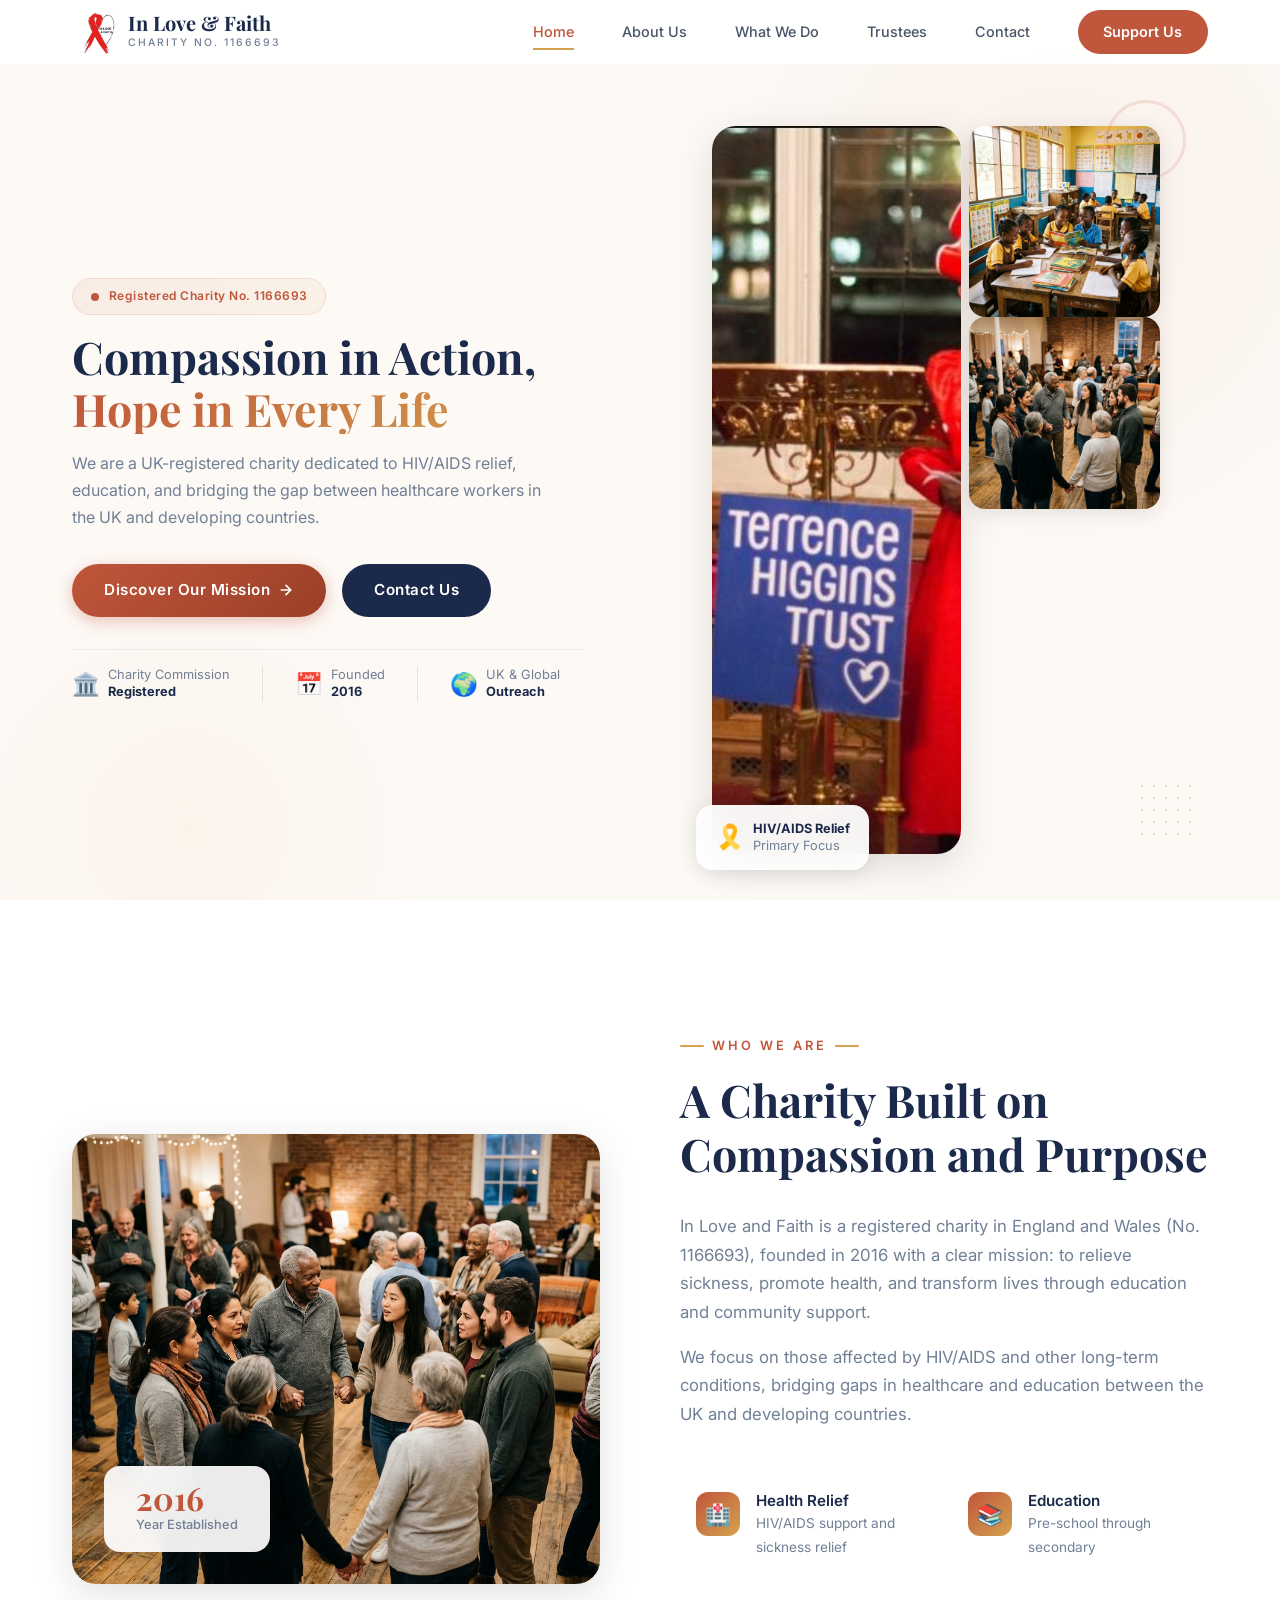
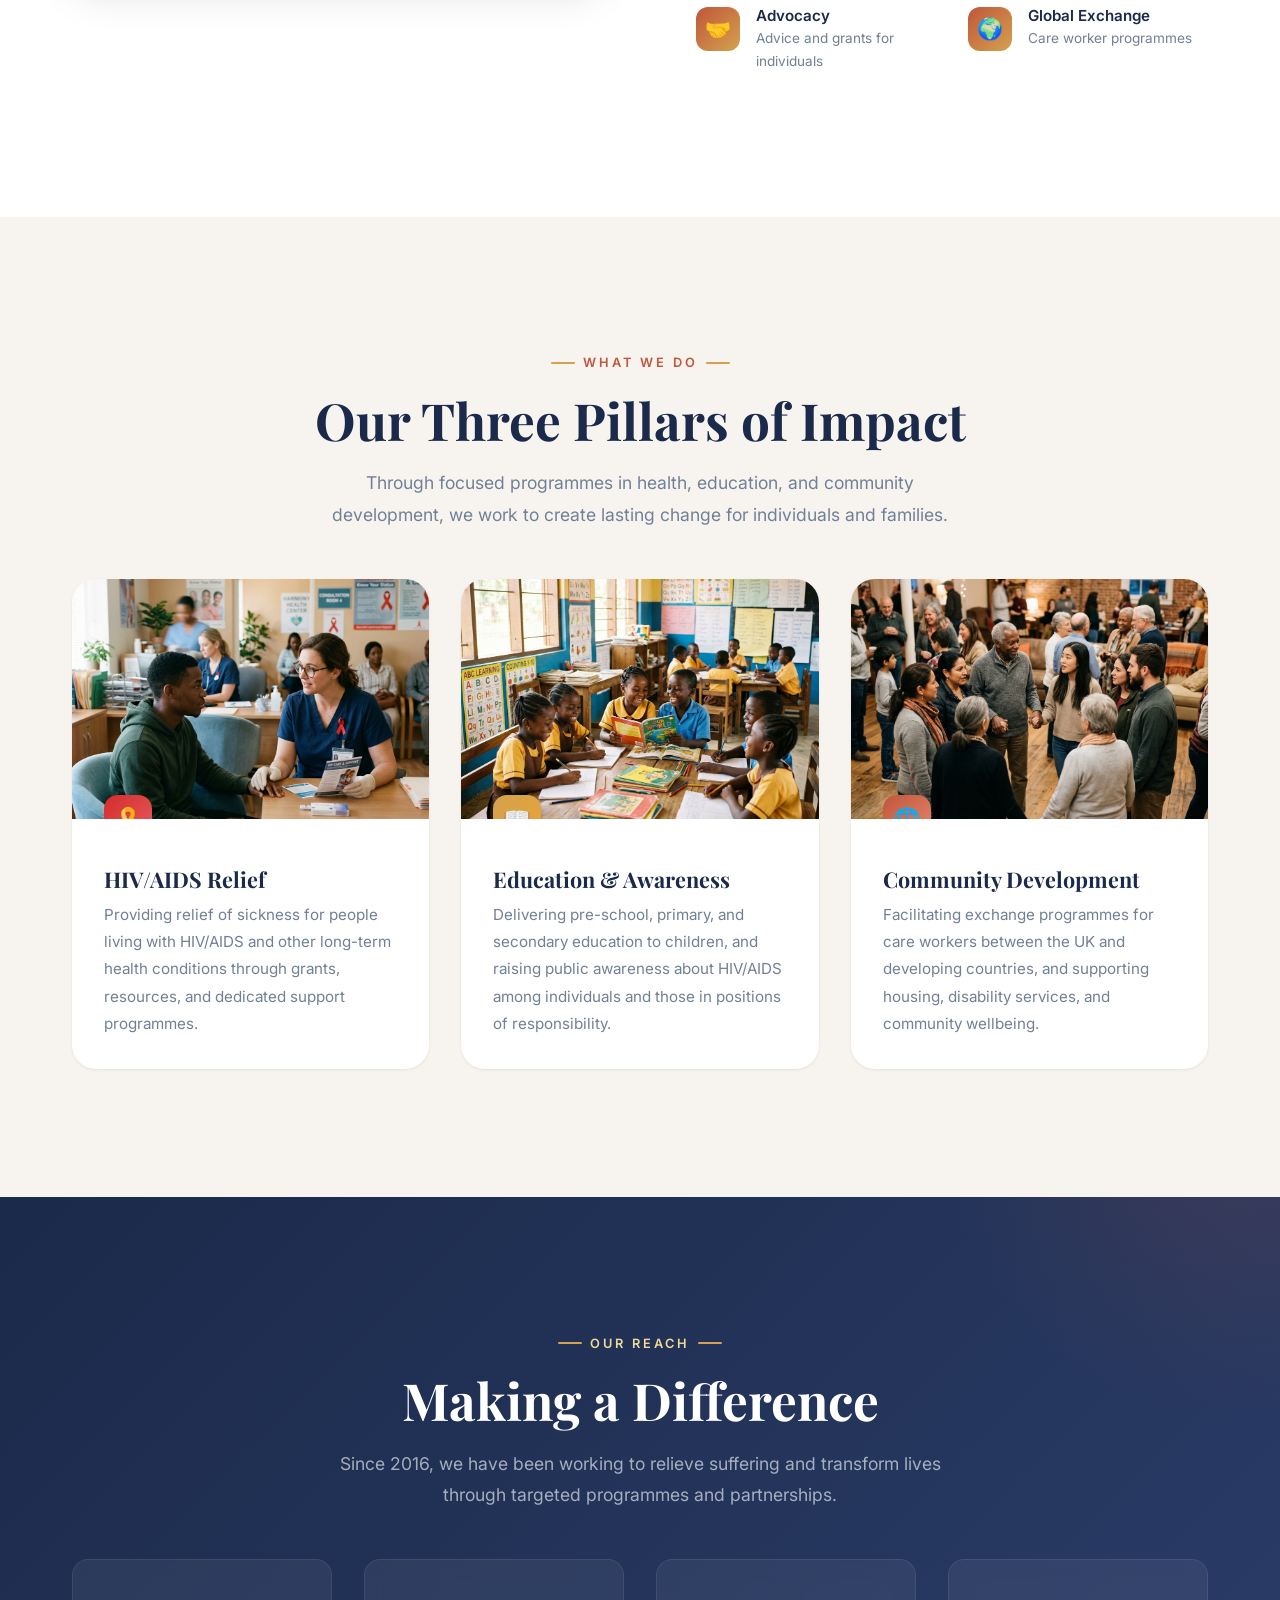
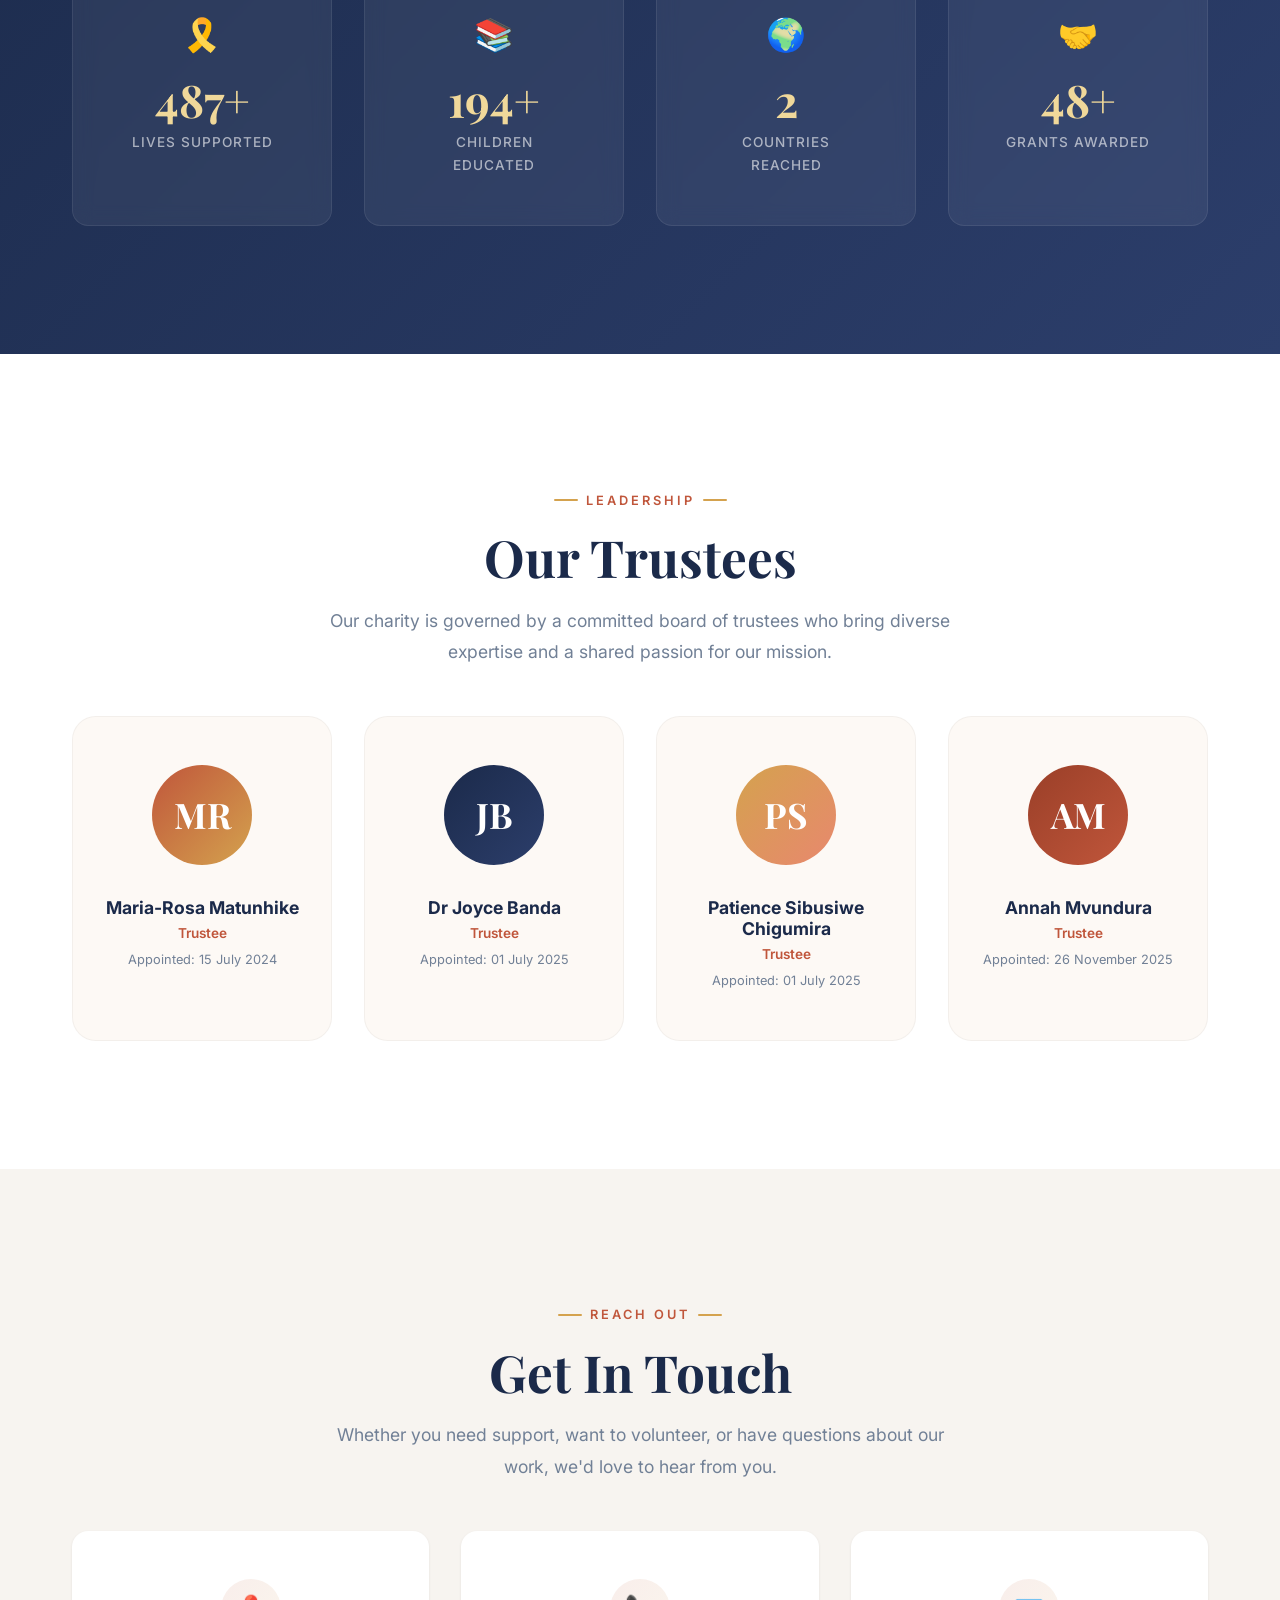
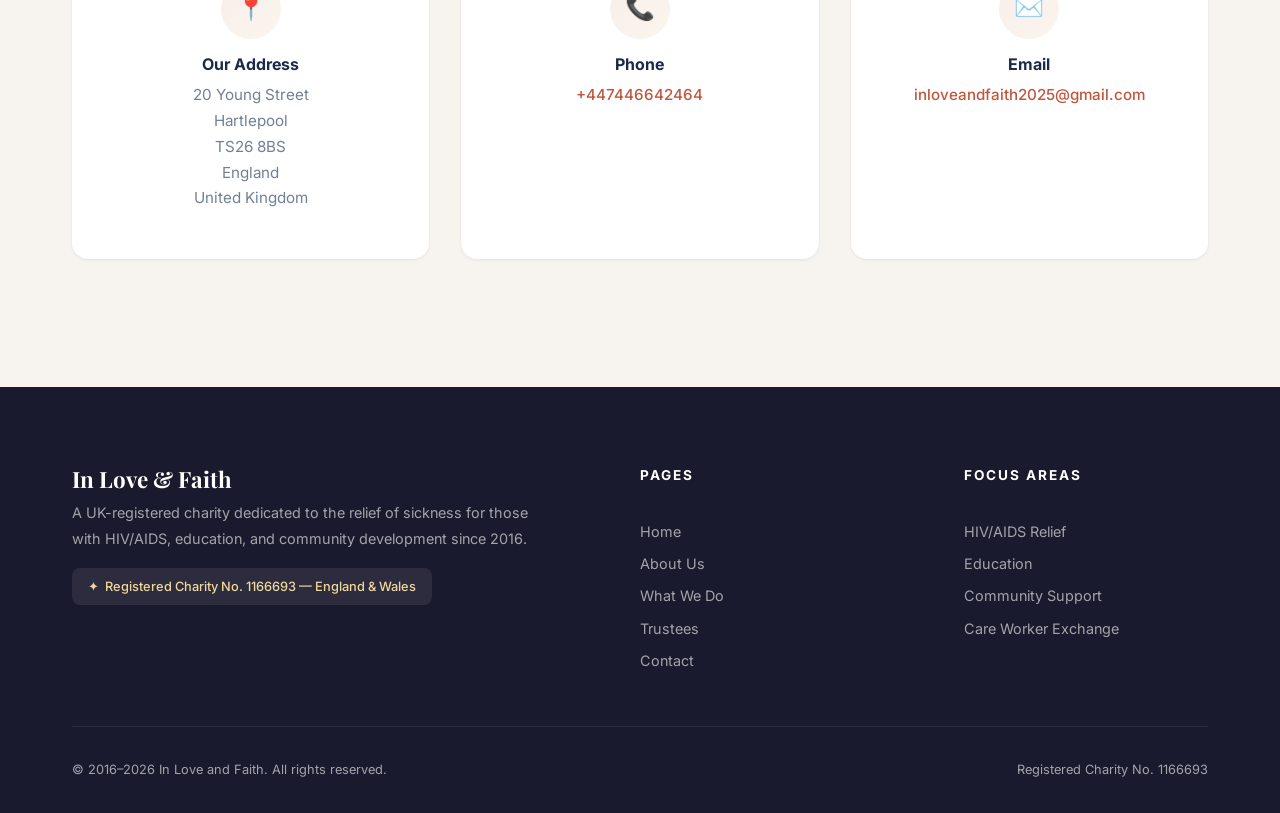
==== commit 95fa84eb: "updates" ====
--- a/index.html
+++ b/index.html
@@ -95,7 +95,7 @@
           <div class="hero-collage">
             <!-- Main large image -->
             <div class="collage-main">
-              <img src="images/hero-banner.png" alt="Healthcare workers providing care and support">
+              <img src="images/banner-image.jpeg" alt="Healthcare workers providing care and support">
             </div>
             <!-- Smaller stacked images -->
             <div class="collage-stack">
@@ -311,13 +311,13 @@
         <div class="contact-card fade-in">
           <div class="contact-icon">📍</div>
           <h3>Our Address</h3>
-          <p>20 Young Street<br>Hartlepool<br>TS26 8BS<br>United Kingdom</p>
+          <p>20 Young Street<br>Hartlepool<br>TS26 8BS<br>England<br>United Kingdom</p>
         </div>
 
         <div class="contact-card fade-in">
           <div class="contact-icon">📞</div>
           <h3>Phone</h3>
-          <p><a href="tel:+447446642464">07446 642 464</a></p>
+          <p><a href="tel:+447446642464">+447446642464</a></p>
         </div>
 
         <div class="contact-card fade-in">
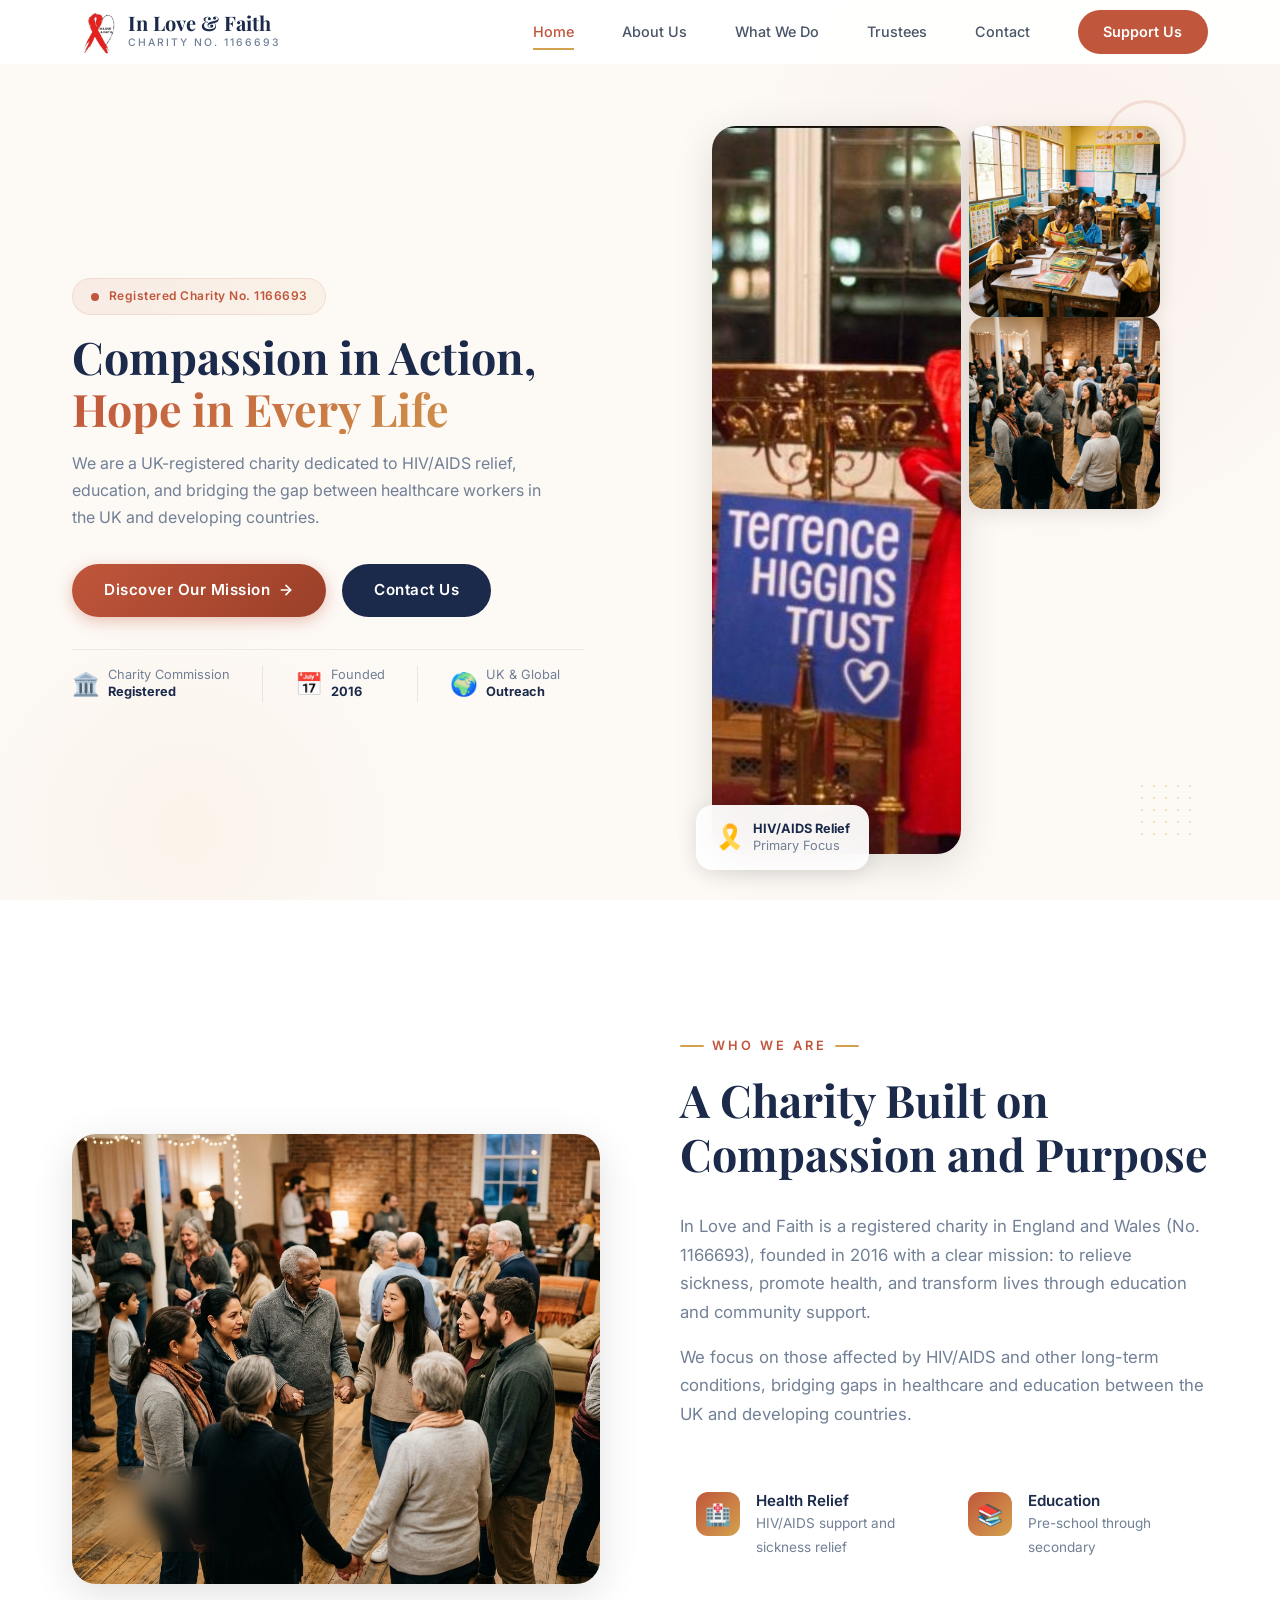
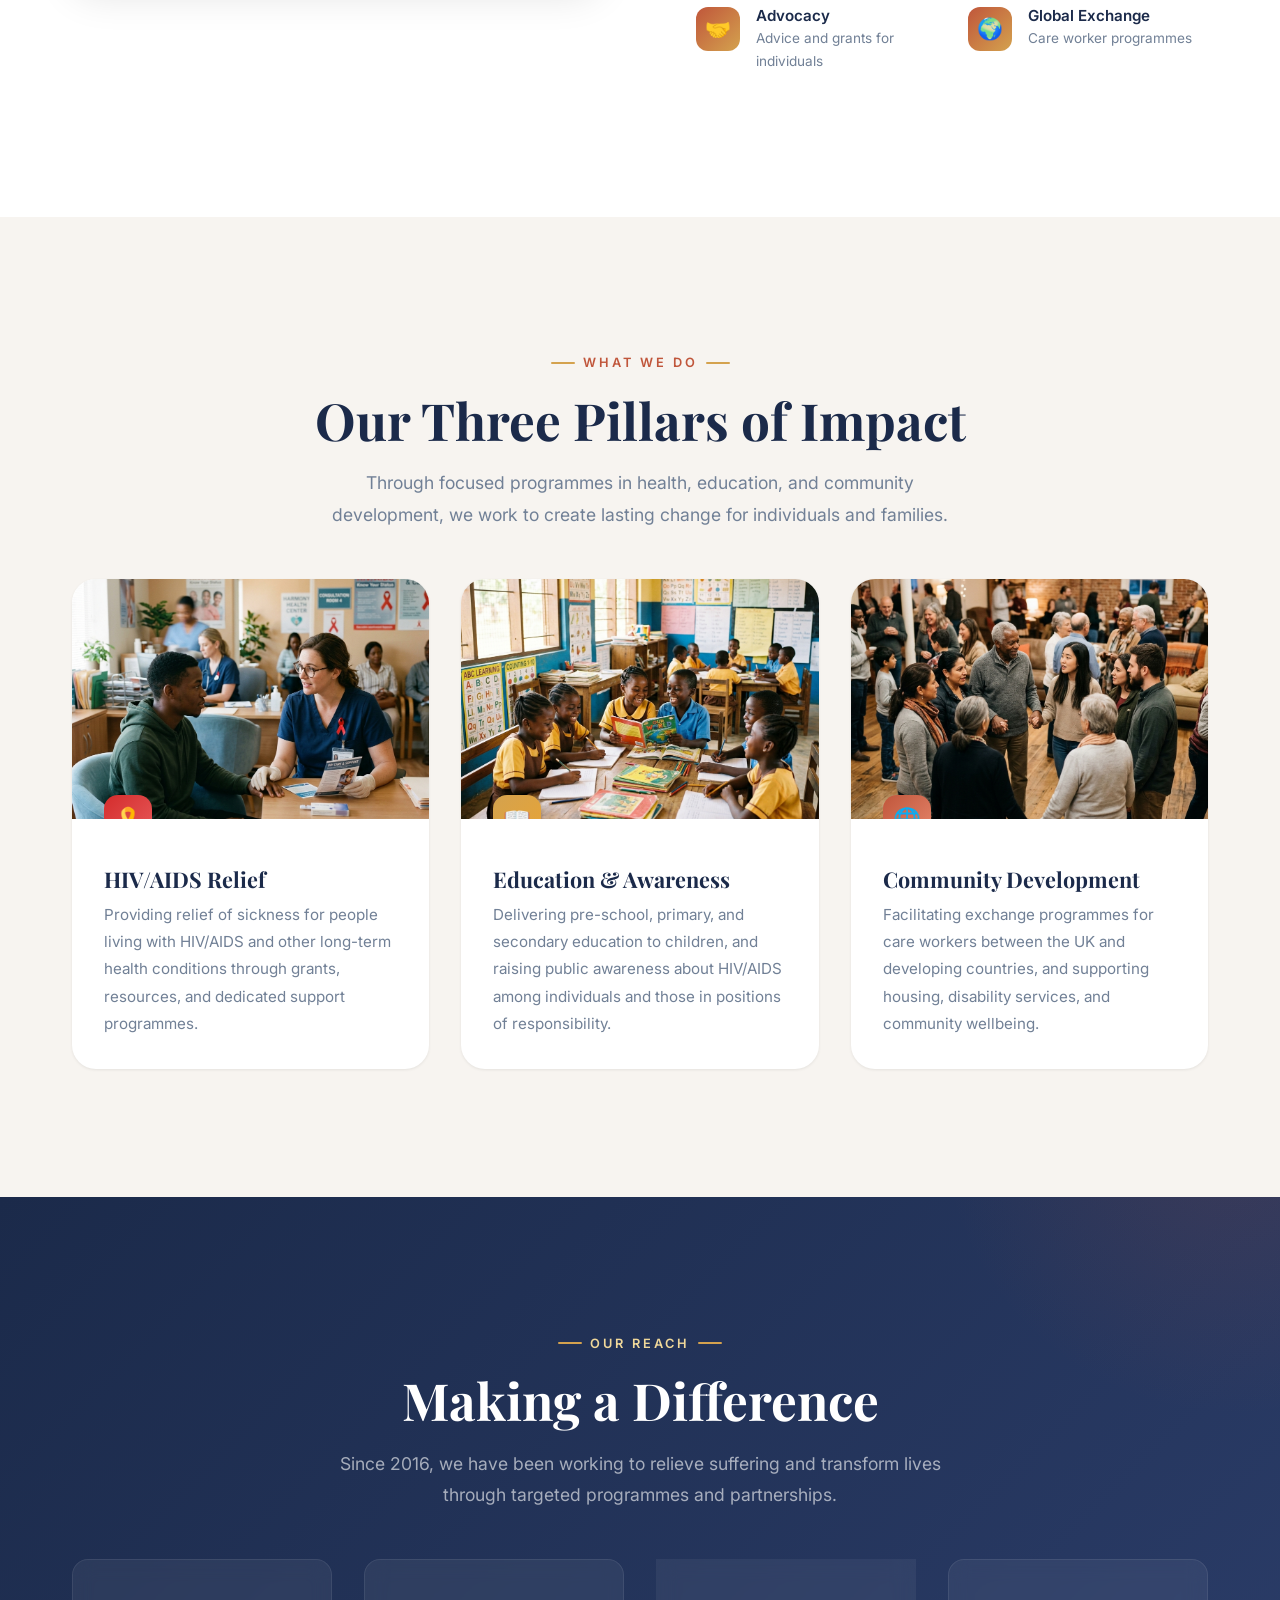
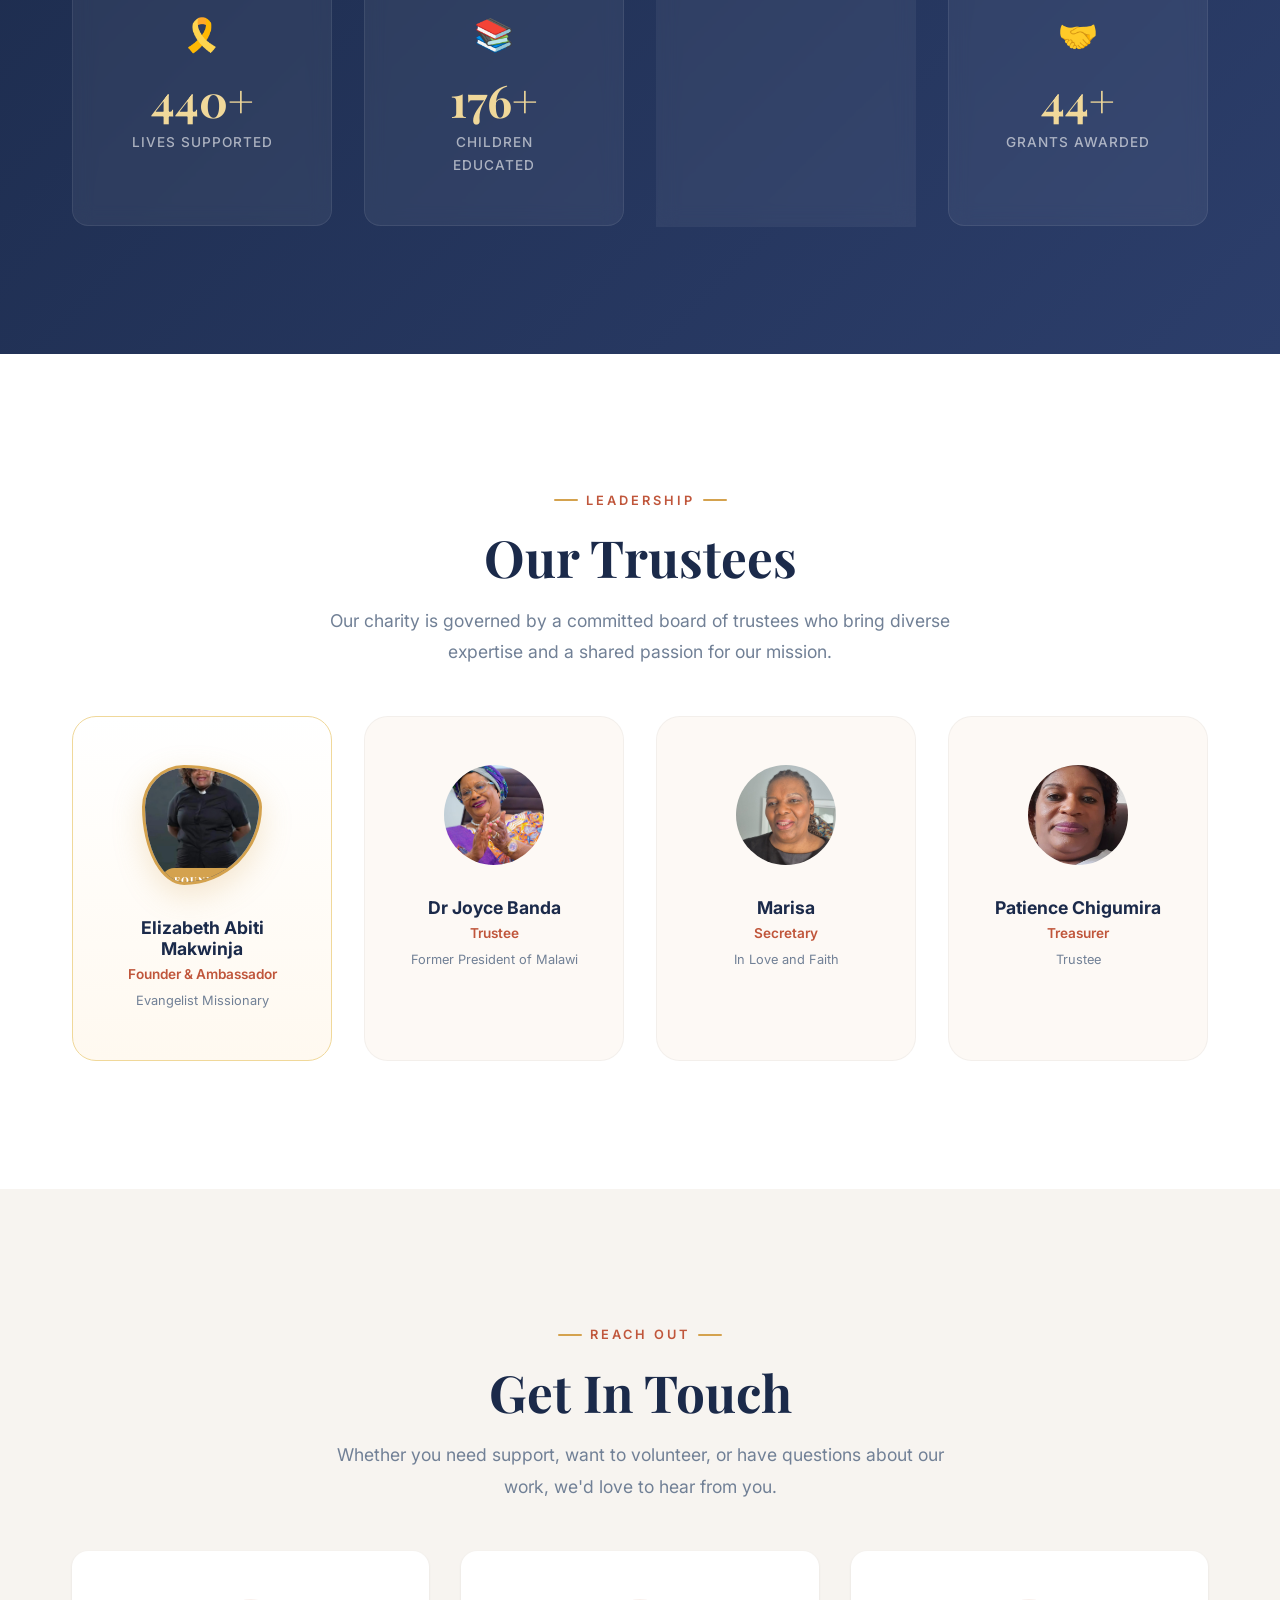
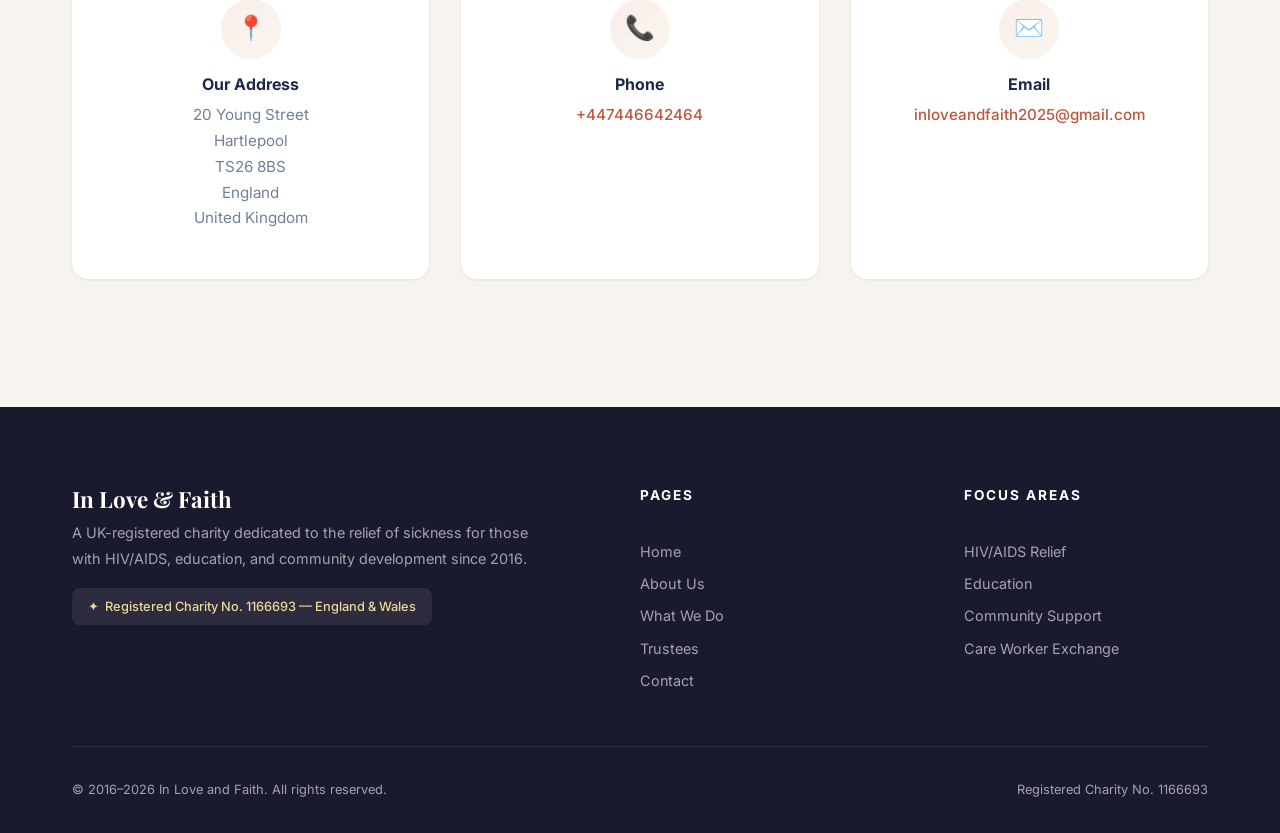
==== commit 44459f24: "feat: implement dynamic trustees section with image support and update site-wide trustee profiles" ====
--- a/index.html
+++ b/index.html
@@ -267,32 +267,40 @@
       </div>
 
       <div class="trustees-grid stagger-children">
+        <div class="trustee-card trustee-card--featured fade-in">
+          <div class="trustee-avatar">
+            <img src="images/img1.jpeg" alt="Elizabeth Abiti Makwinja">
+          </div>
+          <h3>Elizabeth Abiti Makwinja</h3>
+          <div class="trustee-role">Founder &amp; Ambassador</div>
+          <div class="trustee-date">Evangelist Missionary</div>
+        </div>
+
         <div class="trustee-card fade-in">
-          <div class="trustee-avatar t1">MR</div>
-          <h3>Maria-Rosa Matunhike</h3>
-          <div class="trustee-role">Trustee</div>
-          <div class="trustee-date">Appointed: 15 July 2024</div>
-        </div>
-
-        <div class="trustee-card fade-in">
-          <div class="trustee-avatar t2">JB</div>
+          <div class="trustee-avatar">
+            <img src="images/img2.jpeg" alt="Dr Joyce Banda">
+          </div>
           <h3>Dr Joyce Banda</h3>
           <div class="trustee-role">Trustee</div>
-          <div class="trustee-date">Appointed: 01 July 2025</div>
+          <div class="trustee-date">Former President of Malawi</div>
         </div>
 
         <div class="trustee-card fade-in">
-          <div class="trustee-avatar t3">PS</div>
-          <h3>Patience Sibusiwe Chigumira</h3>
-          <div class="trustee-role">Trustee</div>
-          <div class="trustee-date">Appointed: 01 July 2025</div>
+          <div class="trustee-avatar">
+            <img src="images/img3.jpeg" alt="Marisa">
+          </div>
+          <h3>Marisa</h3>
+          <div class="trustee-role">Secretary</div>
+          <div class="trustee-date">In Love and Faith</div>
         </div>
 
         <div class="trustee-card fade-in">
-          <div class="trustee-avatar t4">AM</div>
-          <h3>Annah Mvundura</h3>
-          <div class="trustee-role">Trustee</div>
-          <div class="trustee-date">Appointed: 26 November 2025</div>
+          <div class="trustee-avatar">
+            <img src="images/img4.jpeg" alt="Patience Chigumira">
+          </div>
+          <h3>Patience Chigumira</h3>
+          <div class="trustee-role">Treasurer</div>
+          <div class="trustee-date">Trustee</div>
         </div>
       </div>
     </div>
@@ -344,7 +352,7 @@
         <div class="footer-nav">
           <h4>Pages</h4>
           <div class="footer-links">
-            <a href="index2.html">Home</a>
+            <a href="index.html">Home</a>
             <a href="about.html">About Us</a>
             <a href="#what-we-do">What We Do</a>
             <a href="#trustees">Trustees</a>
--- a/css/style.css
+++ b/css/style.css
@@ -856,6 +856,75 @@
   font-weight: 700;
   color: var(--clr-white);
   position: relative;
+  overflow: hidden; /* For images */
+}
+
+.trustee-avatar img {
+  width: 100%;
+  height: 100%;
+  object-fit: cover;
+  transition: transform 0.5s ease;
+}
+
+.trustee-card:hover .trustee-avatar img {
+  transform: scale(1.1);
+}
+
+.trustee-avatar--rect {
+  width: 140px;
+  height: 180px;
+  border-radius: var(--radius-sm);
+}
+
+/* Featured / CEO Style */
+.trustee-card--featured {
+  grid-column: span 1;
+  background: linear-gradient(to bottom, var(--clr-white), #fff9f0);
+  border: 1px solid var(--clr-gold-lt);
+  transform: scale(1.05);
+  z-index: 10;
+}
+
+.trustee-card--featured .trustee-avatar {
+  width: 120px;
+  height: 120px;
+  border-radius: 35% 65% 65% 35% / 35% 35% 65% 65%; /* Organic organic squircle */
+  box-shadow: 0 10px 30px rgba(212,162,78,.25);
+  border: 3px solid var(--clr-gold);
+}
+
+.trustee-card--featured .trustee-avatar::before {
+  content: 'FOUNDER';
+  position: absolute;
+  bottom: -10px;
+  left: 50%;
+  transform: translateX(-50%);
+  background: var(--clr-gold);
+  color: var(--clr-white);
+  font-size: 0.6rem;
+  font-weight: 800;
+  padding: 4px 12px;
+  border-radius: 20px;
+  letter-spacing: 1px;
+  z-index: 5;
+  box-shadow: 0 4px 10px rgba(212,162,78,.3);
+}
+
+.trustee-card--featured .trustee-avatar::after {
+  inset: -6px;
+  border: 2px solid var(--clr-gold-lt);
+  opacity: 0.6;
+  border-radius: 35% 65% 65% 35% / 35% 35% 65% 65%;
+  animation: rotate-border 10s linear infinite;
+}
+
+@keyframes rotate-border {
+  0% { transform: rotate(0deg); }
+  100% { transform: rotate(360deg); }
+}
+
+.trustee-avatar--rect::after {
+  border-radius: var(--radius-sm) !important;
 }
 
 .trustee-avatar::after {
